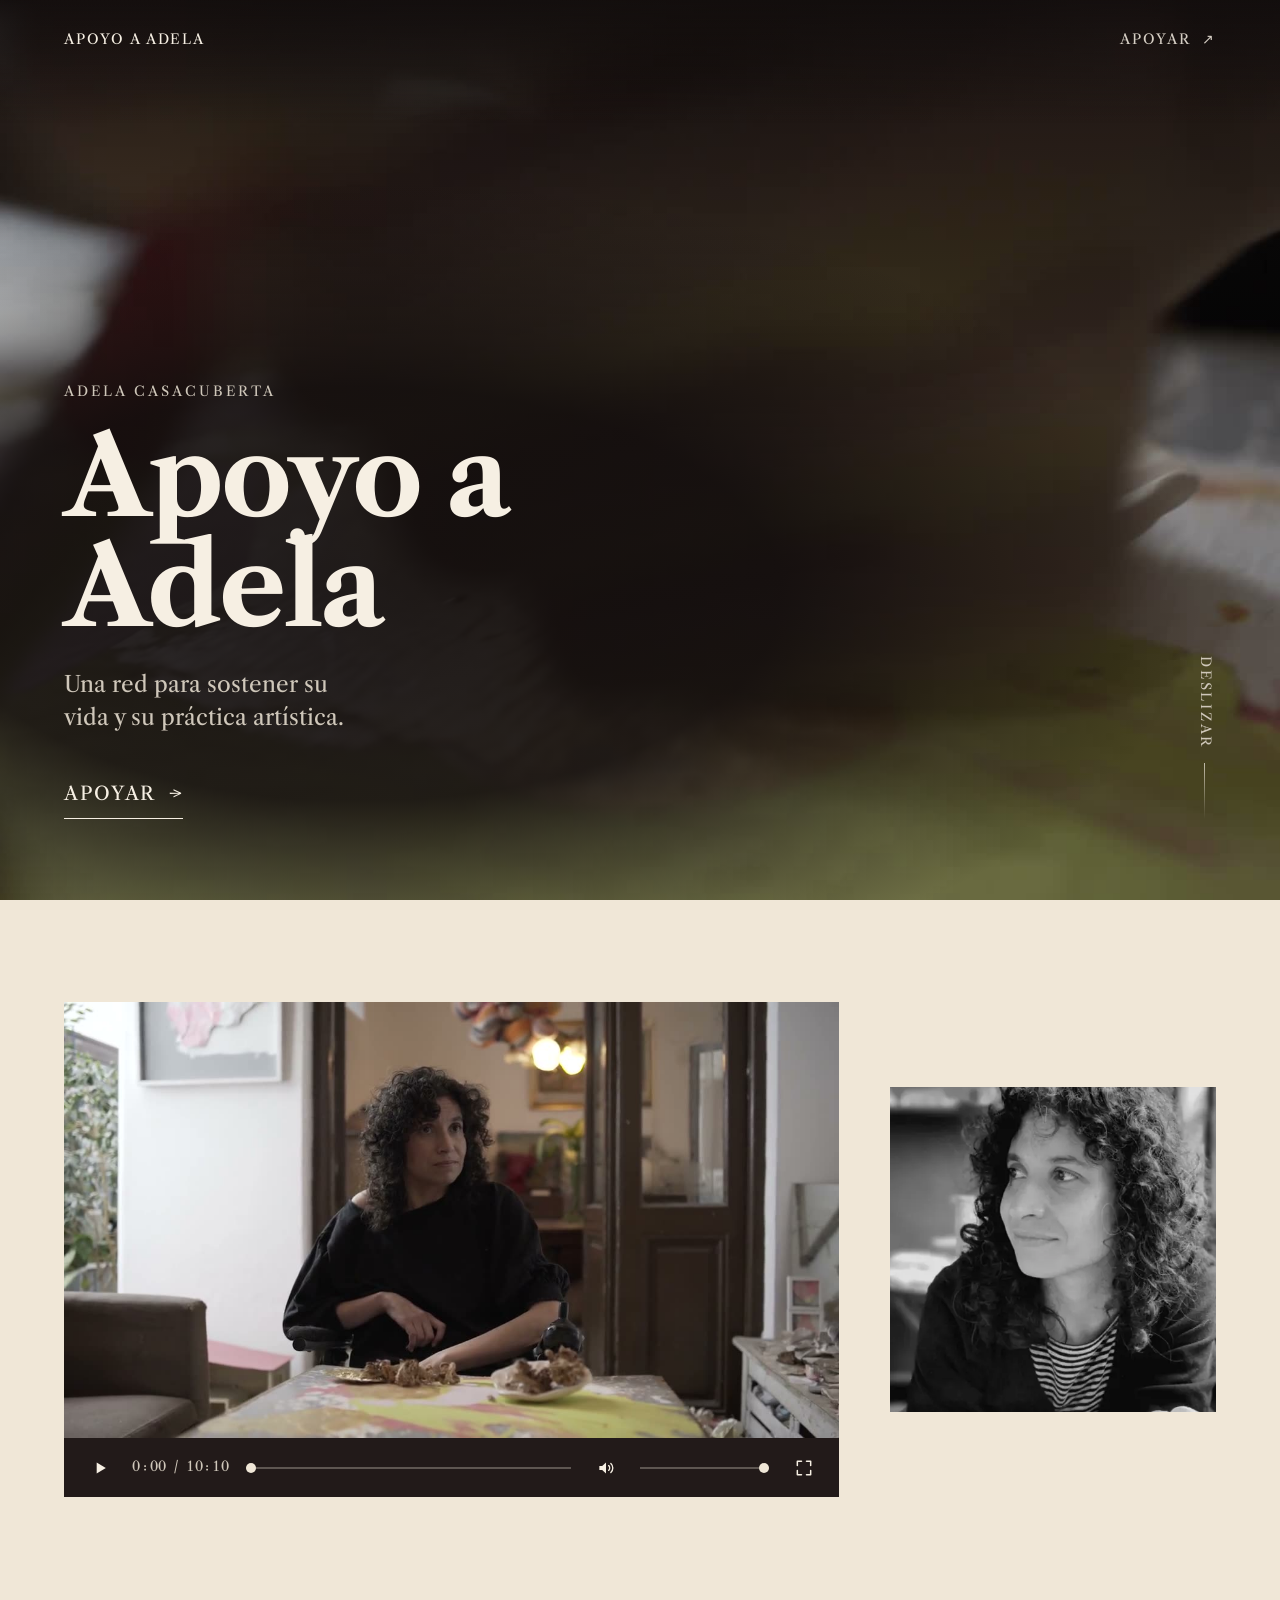
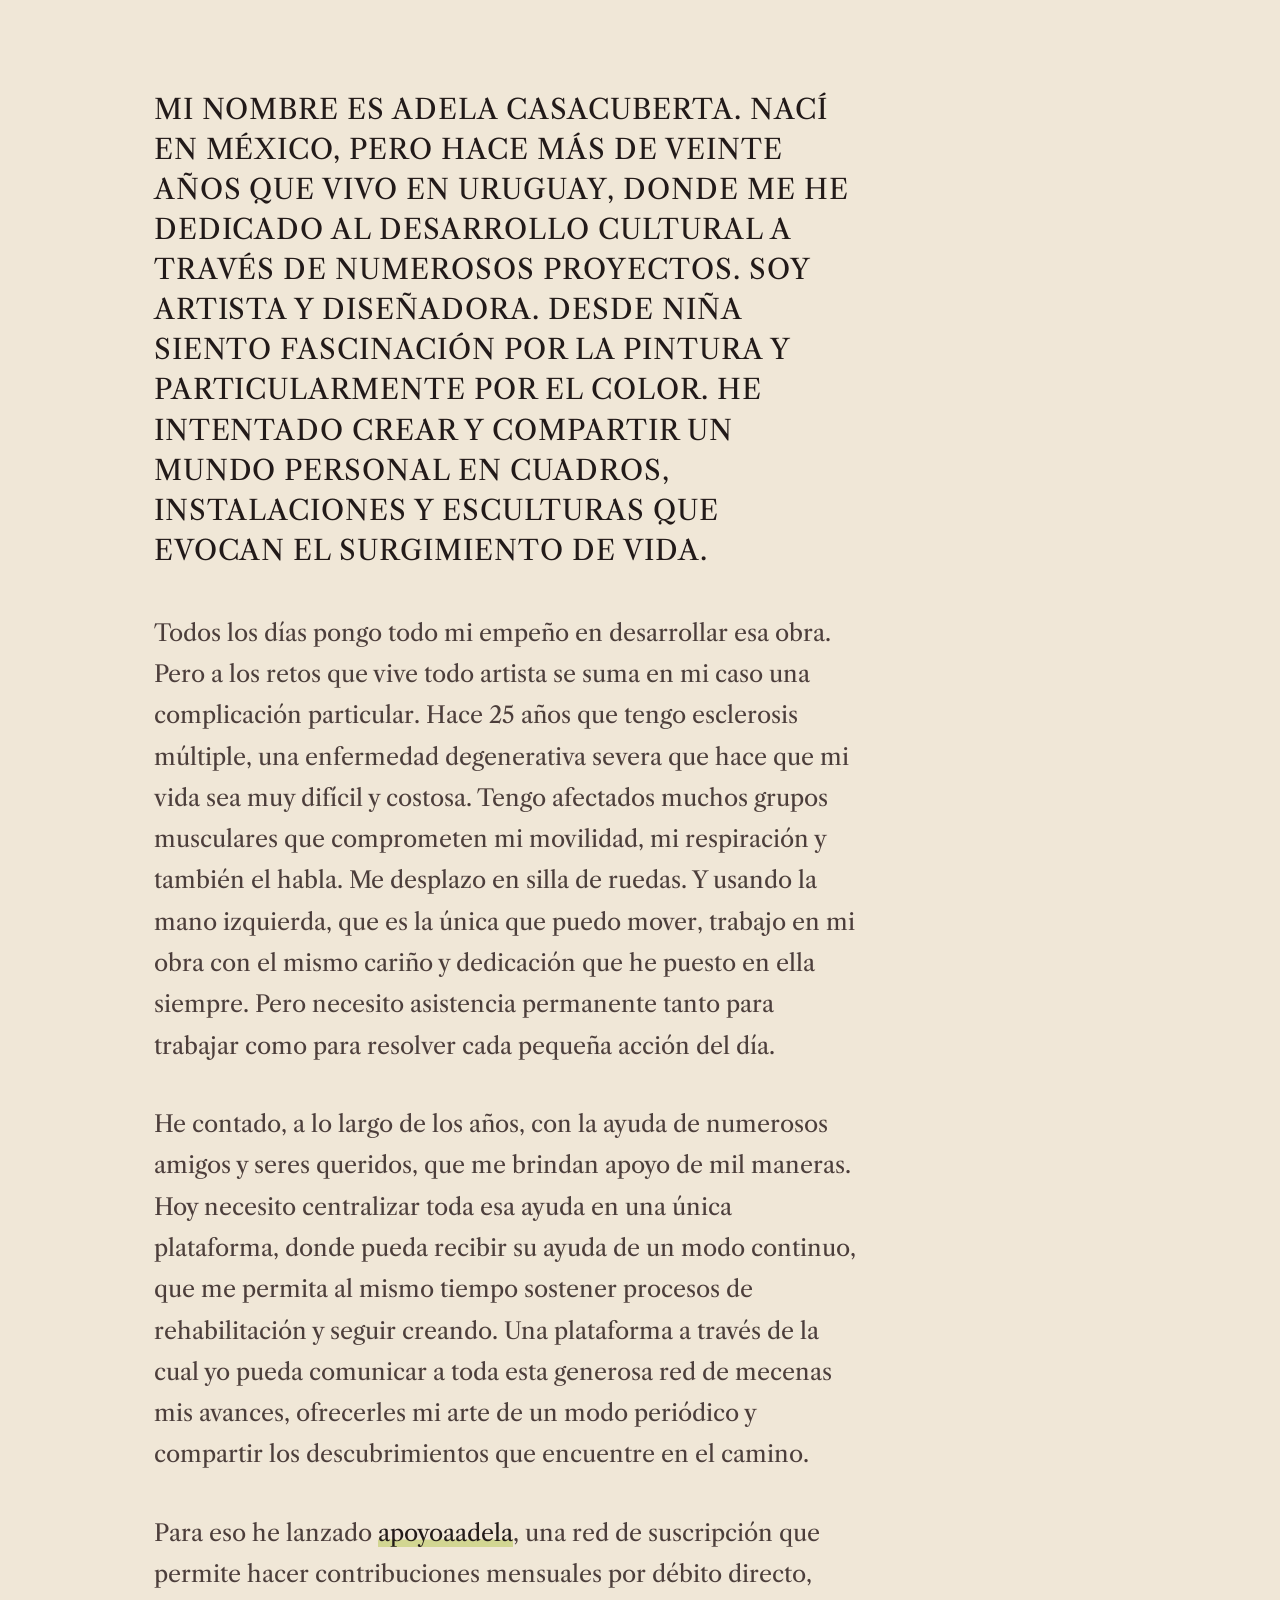
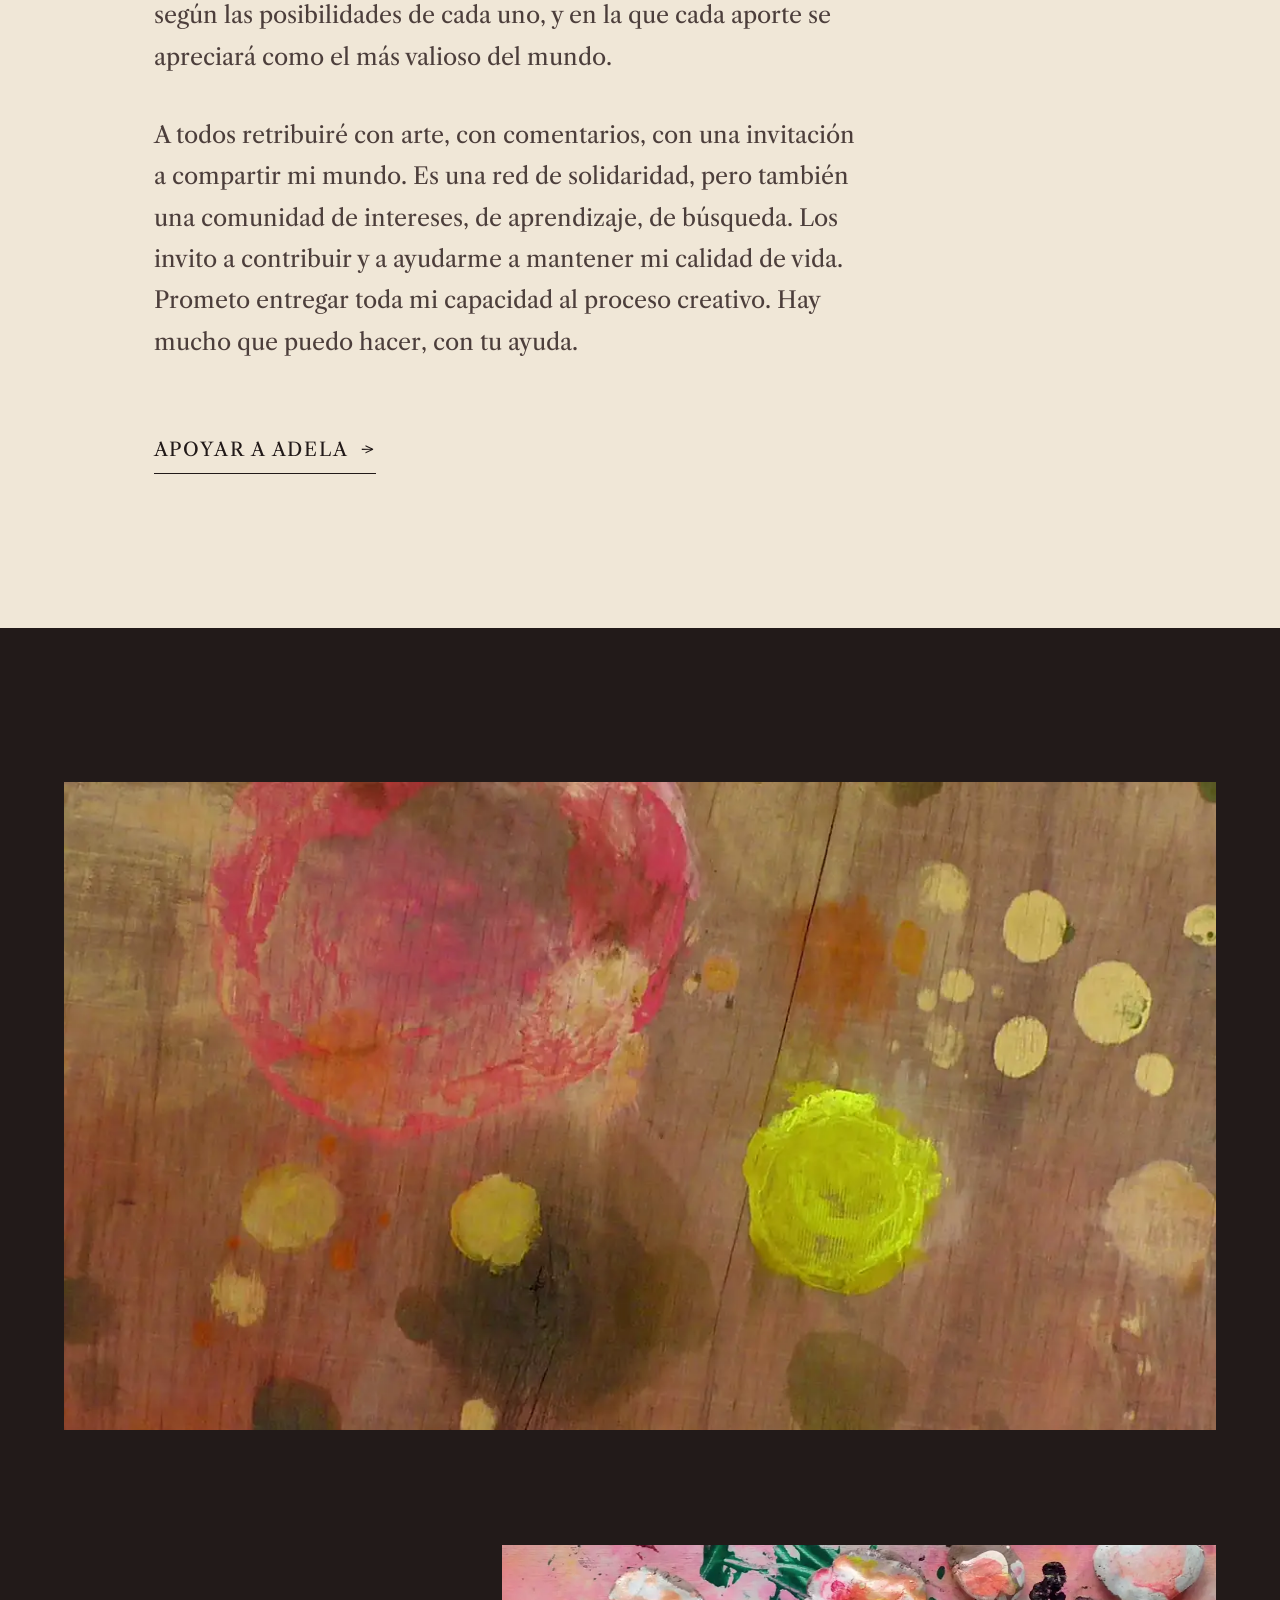
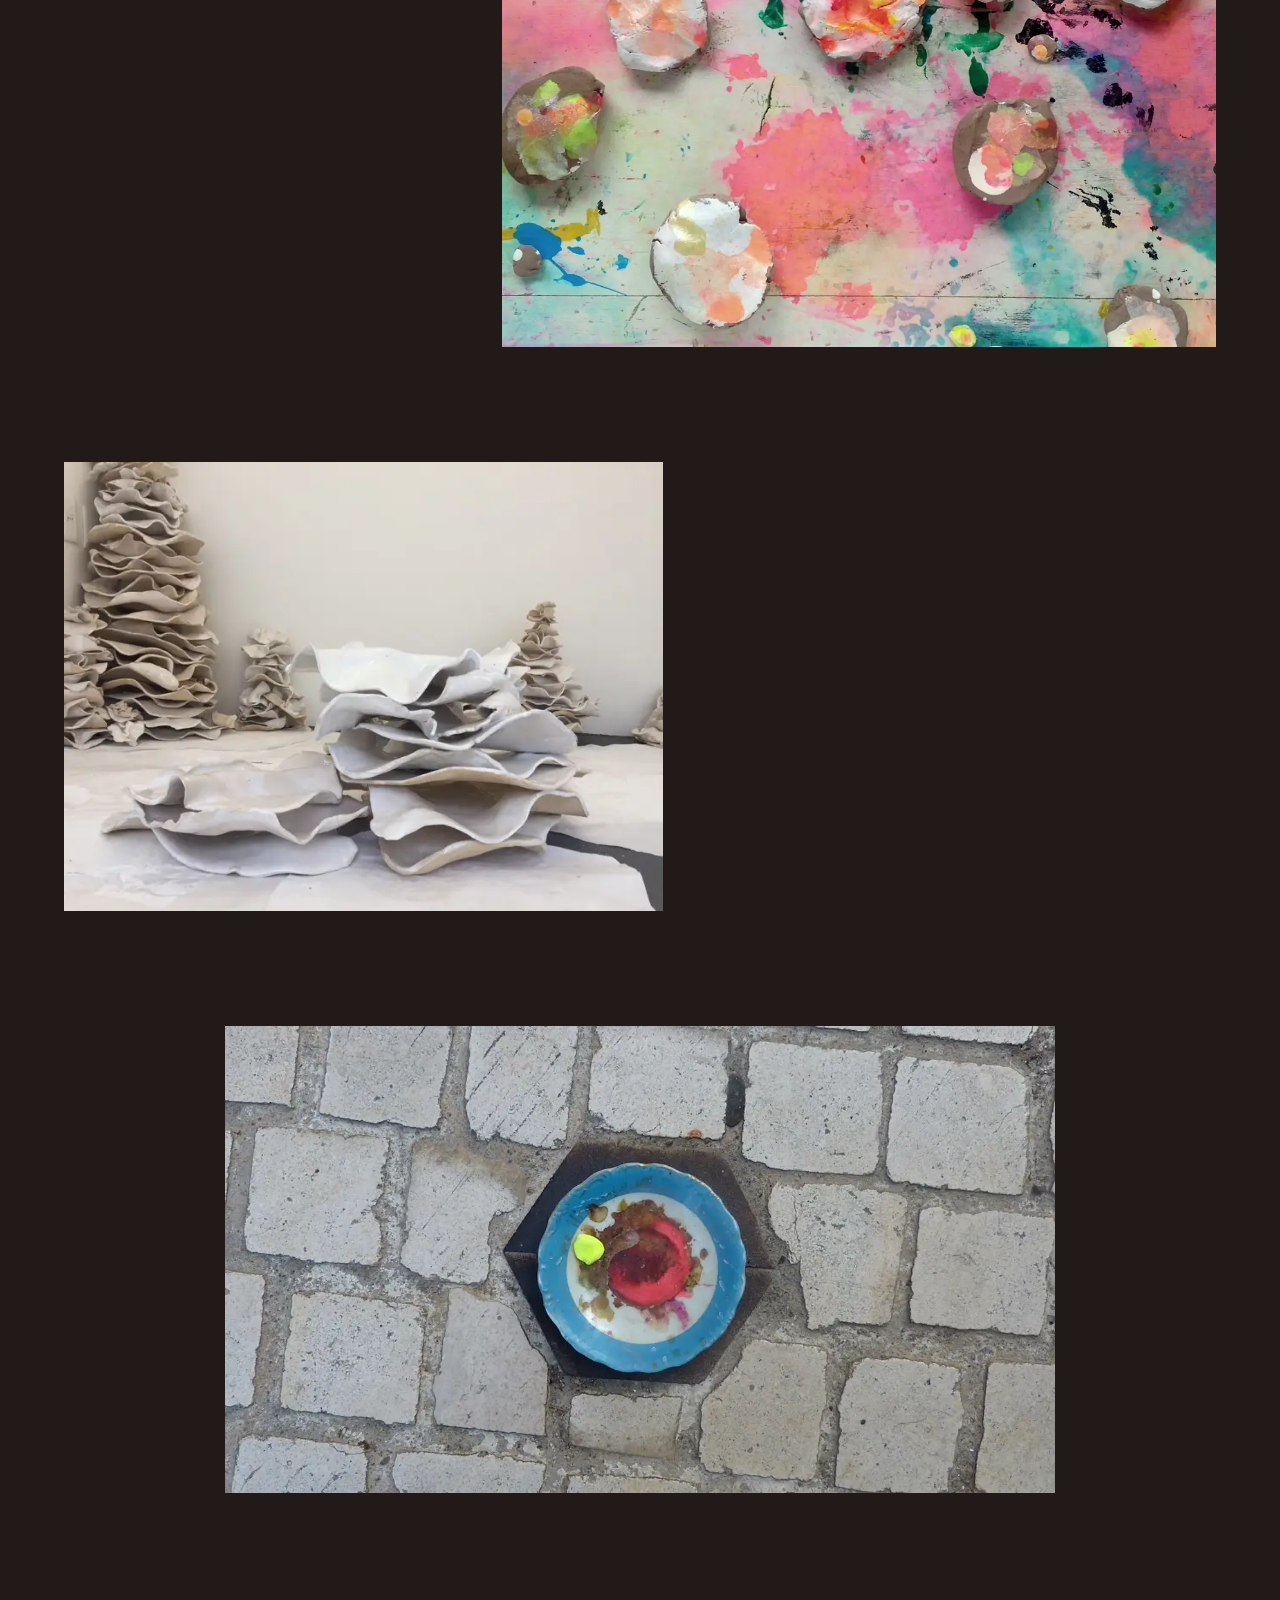
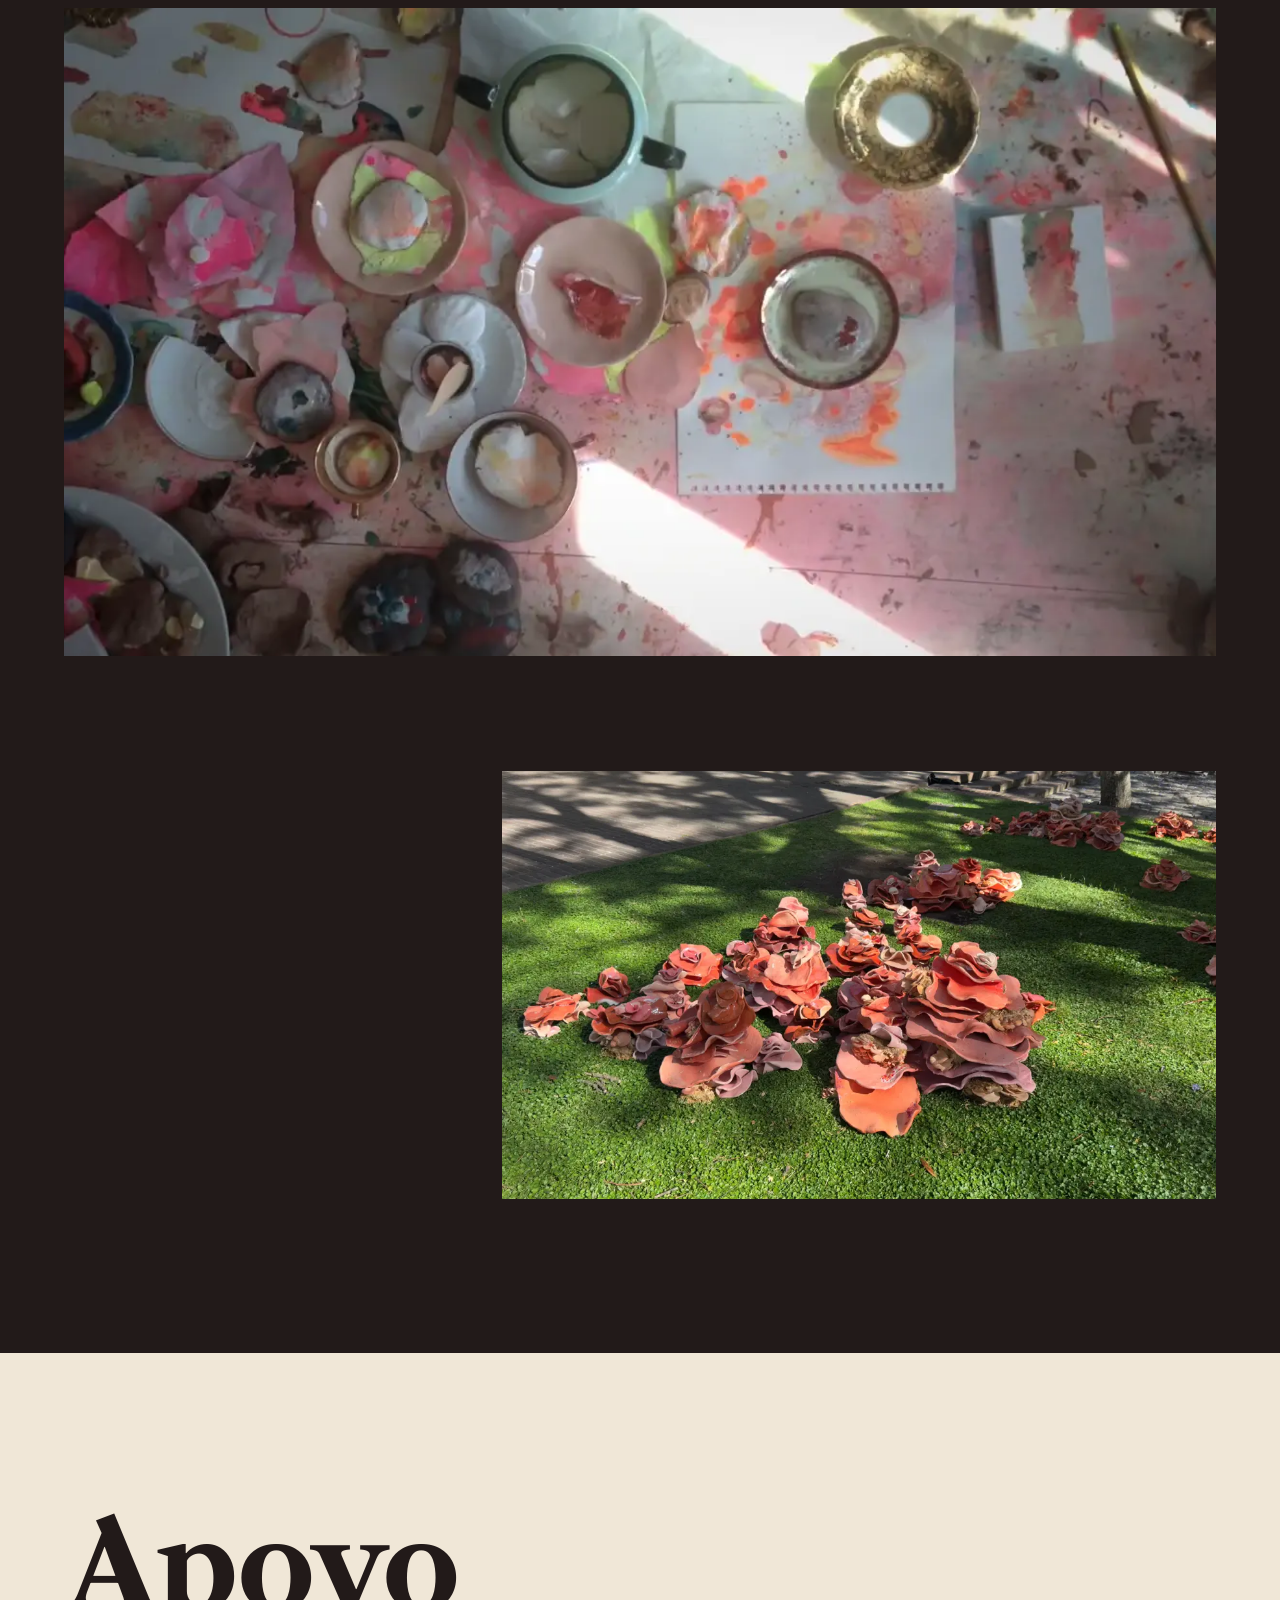
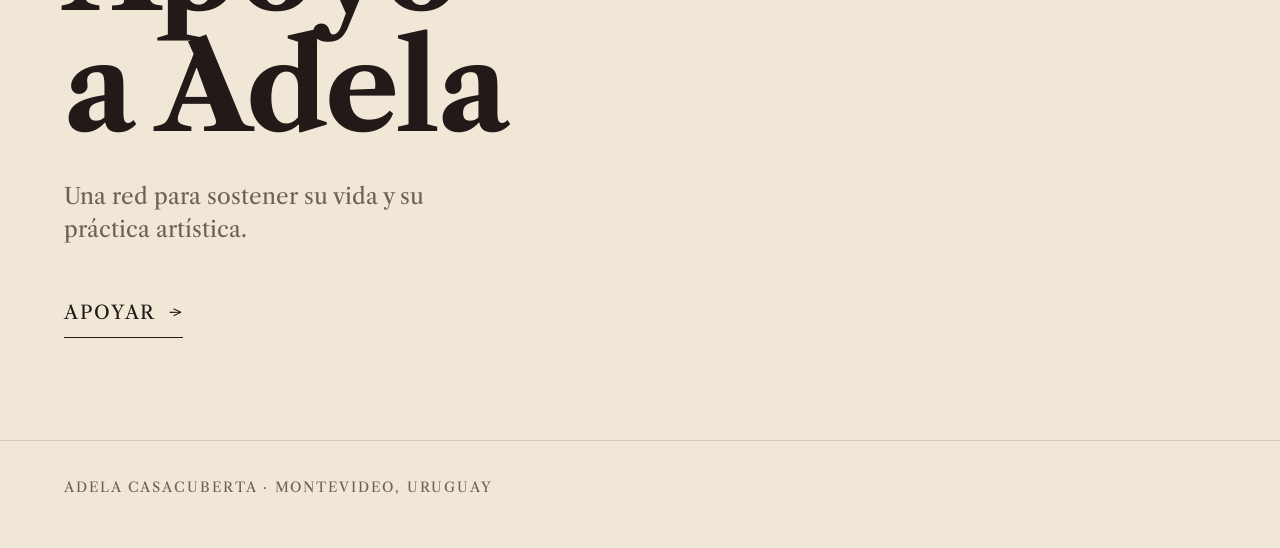
==== index.html @ ed8242ed "init publish publish" ====
<!DOCTYPE html>
<html lang="es">
<head>
<meta charset="utf-8">
<meta name="viewport" content="width=device-width, initial-scale=1, viewport-fit=cover">
<title>Apoyo a Adela — Adela Casacuberta</title>
<meta name="description" content="Apoya la vida y la práctica artística de Adela Casacuberta. Una red de contribuciones mensuales para sostener sus procesos de rehabilitación y continuar su obra.">
<meta name="author" content="Adela Casacuberta">
<meta name="theme-color" content="#F0E7D7">
<link rel="canonical" href="./">

<meta property="og:type" content="website">
<meta property="og:locale" content="es_UY">
<meta property="og:site_name" content="Apoyo a Adela">
<meta property="og:title" content="Apoyo a Adela — Adela Casacuberta">
<meta property="og:description" content="Apoya la vida y la práctica artística de Adela Casacuberta. Una red de contribuciones mensuales para sostener sus procesos de rehabilitación y continuar su obra.">
<meta property="og:image" content="assets/og/og.jpg">
<meta property="og:image:width" content="1200">
<meta property="og:image:height" content="630">
<meta property="og:image:alt" content="Detalle de una obra de Adela Casacuberta: círculo magenta y puntos amarillos sobre fondo marrón cálido.">
<meta name="twitter:card" content="summary_large_image">
<meta name="twitter:title" content="Apoyo a Adela — Adela Casacuberta">
<meta name="twitter:description" content="Apoya la vida y la práctica artística de Adela Casacuberta.">
<meta name="twitter:image" content="assets/og/og.jpg">

<link rel="preconnect" href="https://fonts.googleapis.com">
<link rel="preconnect" href="https://fonts.gstatic.com" crossorigin>
<link rel="stylesheet" href="https://fonts.googleapis.com/css2?family=Libre+Caslon+Text&display=swap">
<link rel="preload" href="assets/video/poster.jpg" as="image" fetchpriority="high">
<link rel="stylesheet" href="assets/css/styles.css">
<link rel="icon" href="assets/img/favicon.svg" type="image/svg+xml">
<script>document.documentElement.className += ' js';</script>
</head>
<body>

<a class="skip-link" href="#historia">Ir al contenido</a>

<header class="site-header" id="siteHeader">
  <div class="site-header__inner">
    <a class="site-header__brand" href="#top">Apoyo a Adela</a>
    <a class="site-header__cta" href="https://www.patreon.com/apoyoaAdela/about?l=de" target="_blank" rel="noopener noreferrer">
      Apoyar<span class="u-sr-only"> a Adela en Patreon (se abre en una pestaña nueva)</span> <span aria-hidden="true">↗</span>
    </a>
  </div>
</header>

<main id="top">

  <!-- ══ 01 · Apertura ══════════════════════════════════════════ -->
  <section class="hero" id="hero" aria-labelledby="heroTitle">
    <video
      class="hero__video"
      id="heroVideo"
      poster="assets/video/poster.jpg"
      autoplay
      muted
      loop
      playsinline
      preload="none"
      aria-hidden="true"
      tabindex="-1"></video>

    <div class="hero__scrim" aria-hidden="true"></div>

    <div class="hero__content">
      <p class="hero__eyebrow">Adela Casacuberta</p>
      <h1 class="hero__title" id="heroTitle">Apoyo a<br>Adela</h1>
      <p class="hero__tagline">Una red para sostener su vida y su práctica artística.</p>
      <a class="cta cta--hero" href="https://www.patreon.com/apoyoaAdela/about?l=de" target="_blank" rel="noopener noreferrer">
        <span class="cta__label">Apoyar<span class="u-sr-only"> a Adela en Patreon (se abre en una pestaña nueva)</span></span>
        <span class="cta__arrow" aria-hidden="true">→</span>
      </a>
    </div>

    <div class="hero__scroll" aria-hidden="true">
      <span class="hero__scroll-label">Deslizar</span>
      <span class="hero__scroll-line"></span>
    </div>
  </section>

  <!-- ══ 02 · El documental + retrato ══════════════════════════ -->
  <section class="film" id="pelicula" aria-labelledby="filmTitle">
    <h2 class="u-sr-only" id="filmTitle">El documental sobre Adela Casacuberta</h2>

    <div class="film__grid">
      <div class="film__player">
        <div class="player" data-player>
          <video
            class="player__video"
            id="filmVideo"
            poster="assets/video/documental-poster.jpg"
            preload="none"
            playsinline
            aria-describedby="filmDesc">
            <source src="assets/video/documental-720.mp4" type="video/mp4">
            <p class="player__fallback">
              Tu navegador no puede reproducir este video.
              <a href="assets/video/documental-720.mp4">Descárgalo aquí</a>.
            </p>
          </video>

          <p class="u-sr-only" id="filmDesc">
            Documento de 10 minutos sobre la vida y la obra de Adela
            Casacuberta, con sonido. Usa los controles para reproducir,
            ajustar el volumen o ver a pantalla completa.
          </p>

          <div class="player__bar">
            <button class="player__btn" type="button" data-action="play"
                    aria-label="Reproducir el documental">
              <svg class="player__icon player__icon--play" viewBox="0 0 24 24" aria-hidden="true" focusable="false">
                <path d="M8 5.5v13l11-6.5z"/>
              </svg>
              <svg class="player__icon player__icon--pause" viewBox="0 0 24 24" aria-hidden="true" focusable="false">
                <path d="M7.5 5h3.2v14H7.5zM13.3 5h3.2v14h-3.2z"/>
              </svg>
            </button>

            <span class="player__time" data-time aria-hidden="true">0:00 / 10:10</span>

            <label class="u-sr-only" for="filmSeek">Posición en el documental</label>
            <input class="player__seek" id="filmSeek" type="range"
                   min="0" max="100" step="0.1" value="0"
                   aria-label="Posición en el documental">

            <button class="player__btn" type="button" data-action="mute"
                    aria-label="Silenciar" aria-pressed="false">
              <svg class="player__icon player__icon--vol" viewBox="0 0 24 24" aria-hidden="true" focusable="false">
                <path d="M4 9.5h3.4L12 5.4v13.2L7.4 14.5H4z"/>
                <path class="player__wave" d="M15.2 9.1a4 4 0 0 1 0 5.8M17.8 6.5a7.6 7.6 0 0 1 0 11" fill="none" stroke="currentColor" stroke-width="1.6" stroke-linecap="round"/>
              </svg>
              <svg class="player__icon player__icon--muted" viewBox="0 0 24 24" aria-hidden="true" focusable="false">
                <path d="M4 9.5h3.4L12 5.4v13.2L7.4 14.5H4z"/>
                <path d="M15.5 9.5l5 5M20.5 9.5l-5 5" fill="none" stroke="currentColor" stroke-width="1.7" stroke-linecap="round"/>
              </svg>
            </button>

            <label class="u-sr-only" for="filmVolume">Volumen</label>
            <input class="player__vol" id="filmVolume" type="range"
                   min="0" max="1" step="0.05" value="1"
                   aria-label="Volumen">

            <button class="player__btn" type="button" data-action="fullscreen"
                    aria-label="Ver a pantalla completa">
              <svg class="player__icon player__icon--fs" viewBox="0 0 24 24" aria-hidden="true" focusable="false">
                <path d="M4 9V4h5M20 9V4h-5M4 15v5h5M20 15v5h-5" fill="none" stroke="currentColor" stroke-width="1.8" stroke-linecap="round" stroke-linejoin="round"/>
              </svg>
              <svg class="player__icon player__icon--fsexit" viewBox="0 0 24 24" aria-hidden="true" focusable="false">
                <path d="M9 4v5H4M15 4v5h5M9 20v-5H4M15 20v-5h5" fill="none" stroke="currentColor" stroke-width="1.8" stroke-linecap="round" stroke-linejoin="round"/>
              </svg>
            </button>
          </div>
        </div>
      </div>

      <figure class="film__portrait">
        <img
          src="assets/img/adela-retrato.jpg"
          srcset="assets/img/adela-retrato-500.webp 500w,
                  assets/img/adela-retrato-1000.webp 1000w,
                  assets/img/adela-retrato-1687.webp 1687w"
          sizes="(min-width: 900px) 30vw, 100vw"
          width="1687" height="1687"
          loading="lazy" decoding="async"
          alt="Retrato en blanco y negro de Adela Casacuberta en su taller.">
      </figure>
    </div>
  </section>

  <!-- ══ 03 · La historia ═══════════════════════════════════════ -->
  <section class="story" id="historia" aria-labelledby="historiaTitle">
    <div class="story__col">
      <h2 class="u-sr-only" id="historiaTitle">Su historia</h2>

      <div class="story__body">
        <p class="story__lead reveal">Mi nombre es Adela Casacuberta. Nací en México, pero hace más de veinte años que vivo en Uruguay, donde me he dedicado al desarrollo cultural a través de numerosos proyectos. Soy artista y diseñadora. Desde niña siento fascinación por la pintura y particularmente por el color. He intentado crear y compartir un mundo personal en cuadros, instalaciones y esculturas que evocan el surgimiento de vida.</p>

        <p class="reveal">Todos los días pongo todo mi empeño en desarrollar esa obra. Pero a los retos que vive todo artista se suma en mi caso una complicación particular. Hace 25 años que tengo esclerosis múltiple, una enfermedad degenerativa severa que hace que mi vida sea muy difícil y costosa. Tengo afectados muchos grupos musculares que comprometen mi movilidad, mi respiración y también el habla. Me desplazo en silla de ruedas. Y usando la mano izquierda, que es la única que puedo mover, trabajo en mi obra con el mismo cariño y dedicación que he puesto en ella siempre. Pero necesito asistencia permanente tanto para trabajar como para resolver cada pequeña acción del día.</p>

        <p class="reveal">He contado, a lo largo de los años, con la ayuda de numerosos amigos y seres queridos, que me brindan apoyo de mil maneras. Hoy necesito centralizar toda esa ayuda en una única plataforma, donde pueda recibir su ayuda de un modo continuo, que me permita al mismo tiempo sostener procesos de rehabilitación y seguir creando. Una plataforma a través de la cual yo pueda comunicar a toda esta generosa red de mecenas mis avances, ofrecerles mi arte de un modo periódico y compartir los descubrimientos que encuentre en el camino.</p>

        <p class="reveal">Para eso he lanzado <span class="story__wordmark">apoyoaadela</span>, una red de suscripción que permite hacer contribuciones mensuales por débito directo, según las posibilidades de cada uno, y en la que cada aporte se apreciará como el más valioso del mundo.</p>

        <p class="reveal">A todos retribuiré con arte, con comentarios, con una invitación a compartir mi mundo. Es una red de solidaridad, pero también una comunidad de intereses, de aprendizaje, de búsqueda. Los invito a contribuir y a ayudarme a mantener mi calidad de vida. Prometo entregar toda mi capacidad al proceso creativo. Hay mucho que puedo hacer, con tu ayuda.</p>
      </div>

      <a class="cta cta--story reveal" href="https://www.patreon.com/apoyoaAdela/about?l=de" target="_blank" rel="noopener noreferrer">
        <span class="cta__label">Apoyar a Adela<span class="u-sr-only"> en Patreon (se abre en una pestaña nueva)</span></span>
        <span class="cta__arrow" aria-hidden="true">→</span>
      </a>
    </div>
  </section>

  <!-- ══ 04 · La obra ═══════════════════════════════════════════ -->
  <section class="work" id="obra" aria-labelledby="obraTitle">
    <div class="work__inner">
      <h2 class="u-sr-only" id="obraTitle">La obra</h2>

      <figure class="work__item work__item--full reveal">
        <img
          src="assets/img/obra-01.jpg"
          srcset="assets/img/obra-01-700.webp 700w,
                  assets/img/obra-01-1200.webp 1200w,
                  assets/img/obra-01-1800.webp 1800w"
          sizes="(min-width: 900px) calc(100vw - 11rem), calc(100vw - 2.5rem)"
          width="1800" height="1013"
          loading="lazy" decoding="async"
          alt="Detalle de una obra de Adela Casacuberta: un círculo magenta y puntos amarillos sobre un fondo marrón cálido.">
      </figure>

      <figure class="work__item work__item--right reveal">
        <img
          src="assets/img/obra-02.jpg"
          srcset="assets/img/obra-02-700.webp 700w,
                  assets/img/obra-02-1200.webp 1200w,
                  assets/img/obra-02-1800.webp 1800w"
          sizes="(min-width: 900px) 62vw, calc(100vw - 2.5rem)"
          width="1800" height="1013"
          loading="lazy" decoding="async"
          alt="Obra de Adela Casacuberta: formas escultóricas rosadas sobre un fondo verde y coral.">
      </figure>

      <figure class="work__item work__item--left reveal">
        <img
          src="assets/img/obra-03.jpg"
          srcset="assets/img/obra-03-500.webp 500w,
                  assets/img/obra-03-700.webp 700w,
                  assets/img/obra-03-922.webp 922w"
          sizes="(min-width: 900px) 52vw, calc(100vw - 2.5rem)"
          width="922" height="692"
          loading="lazy" decoding="async"
          alt="Obra de Adela Casacuberta: floraciones blancas de papel, apiladas y desplegadas en el taller.">
      </figure>

      <figure class="work__item work__item--mid reveal">
        <img
          src="assets/img/obra-04.jpg"
          srcset="assets/img/obra-04-700.webp 700w,
                  assets/img/obra-04-1200.webp 1200w,
                  assets/img/obra-04-1800.webp 1800w"
          sizes="(min-width: 900px) 72vw, calc(100vw - 2.5rem)"
          width="1800" height="1013"
          loading="lazy" decoding="async"
          alt="Obra de Adela Casacuberta: pieza circular de fondo azul y rojo montada sobre un muro de ladrillo.">
      </figure>

      <figure class="work__item work__item--full reveal">
        <img
          src="assets/img/obra-05.jpg"
          srcset="assets/img/obra-05-700.webp 700w,
                  assets/img/obra-05-1200.webp 1200w,
                  assets/img/obra-05-1800.webp 1800w"
          sizes="(min-width: 900px) calc(100vw - 11rem), calc(100vw - 2.5rem)"
          width="1800" height="1013"
          loading="lazy" decoding="async"
          alt="Obra de Adela Casacuberta: conjunto de piezas circulares en tonos rosa, verde y azul sobre una mesa.">
      </figure>

      <figure class="work__item work__item--right reveal">
        <img
          src="assets/img/obra-06.jpg"
          srcset="assets/img/obra-06-700.webp 700w,
                  assets/img/obra-06-1100.webp 1100w,
                  assets/img/obra-06-1348.webp 1348w"
          sizes="(min-width: 900px) 62vw, calc(100vw - 2.5rem)"
          width="1348" height="808"
          loading="lazy" decoding="async"
          alt="Obra de Adela Casacuberta: floraciones rosadas de papelinstaladas sobre el césped.">
      </figure>
    </div>
  </section>

  <!-- ══ 05 · Cierre ════════════════════════════════════════════ -->
  <section class="outro" id="apoyar" aria-labelledby="outroTitle">
    <div class="outro__inner">
      <h2 class="outro__title" id="outroTitle">Apoyo a Adela</h2>
      <p class="outro__tagline">Una red para sostener su vida y su práctica artística.</p>
      <a class="cta cta--outro reveal" href="https://www.patreon.com/apoyoaAdela/about?l=de" target="_blank" rel="noopener noreferrer">
        <span class="cta__label">Apoyar<span class="u-sr-only"> a Adela en Patreon (se abre en una pestaña nueva)</span></span>
        <span class="cta__arrow" aria-hidden="true">→</span>
      </a>
    </div>
  </section>

</main>

<footer class="site-footer">
  <div class="site-footer__inner">
    <p>Adela Casacuberta · Montevideo, Uruguay</p>
  </div>
</footer>

<a class="to-top" href="#top" data-to-top hidden>
  <span class="to-top__label">Regresar al inicio</span>
  <span class="to-top__arrow" aria-hidden="true">↑</span>
</a>

<script src="assets/js/main.js" defer></script>
</body>
</html>
---- assets/css/styles.css ----
/* =============================================================
   Apoyo a Adela — hoja de estilos única
   Paleta extraída de la obra de Adela Casacuberta
   ============================================================= */

/* ---------- 1 · Reset --------------------------------------- */

*, *::before, *::after { box-sizing: border-box; }

html {
  -webkit-text-size-adjust: 100%;
  scroll-behavior: smooth;
}

body {
  margin: 0;
  overflow-x: hidden;
  background: var(--bone);
  color: var(--ink);
  font-family: var(--font);
  font-size: 100%;
  line-height: 1.65;
  /* Caslon no tiene bold: seSynthesis lo impede para que el
     navegador no invente uno falso. */
  font-synthesis-weight: none;
  -webkit-font-smoothing: antialiased;
  -moz-osx-font-smoothing: grayscale;
  text-rendering: optimizeLegibility;
}

h1, h2, h3, p, figure { margin: 0; }
img, video { display: block; max-width: 100%; }
img { height: auto; }
a { color: inherit; text-decoration: none; }
button { font: inherit; color: inherit; }

@media (prefers-reduced-motion: reduce) {
  html { scroll-behavior: auto; }
}

/* ---------- 2 · Tokens -------------------------------------- */

:root {
  /* Neutros — el fondo y el texto */
  --bone:       #F0E7D7;   /* blanco cálido / hueso            */
  --bone-2:     #E7DAC4;
  --ink:        #221A19;   /* marrón-negro profundo           */
  --ink-2:      #4C3E3B;
  --ink-3:      #6E5F58;   /* 4.9:1 sobre hueso               */

  /* Acentos — uso selectivo, uno por sección */
  --magenta:    #D8396E;   /* fuchsia / rosa de la pintura    */
  --green:      #A8BE33;   /* verde luminoso                  */
  --coral:      #D9834F;   /* naranja cálido                  */
  --violet:     #6C5573;   /* violeta apagado                 */

  /* Sobre video — opacos para alcanzar AA sobre el fondo en movimiento */
  --on-dark:    #F6EFE3;
  --on-dark-2:  #CFC7BA;   /* 4.6:1 con el velo aplicado */

  /* Libre Caslon Text, de Google Fonts. Solo tiene un peso (400):
     la jerarquía sale del cuerpo, del interlineado y del espaciado,
     nunca de un bold. */
  --font: 'Libre Caslon Text', 'Libre Caslon Display', Georgia,
          'Times New Roman', serif;

  /* Escala tipográfica.
     Libre Caslon solo tiene un peso (400): la jerarquía sale del
     cuerpo, del interlineado y del espaciado, nunca de un bold. */
  --t-brand:  clamp(0.78rem, 0.75rem + 0.15vw, 0.88rem);
  --t-micro:  clamp(0.78rem, 0.75rem + 0.16vw, 0.86rem);
  --t-cta:    clamp(1rem, 0.94rem + 0.3vw, 1.2rem);
  --t-body:   clamp(1.16rem, 1.05rem + 0.55vw, 1.45rem);
  --t-lead:   clamp(1.4rem, 1.15rem + 1.15vw, 2.1rem);
  --t-tag:    clamp(1.1rem, 1rem + 0.5vw, 1.5rem);
  --t-h1:     clamp(3.1rem, 1.3rem + 8vw, 7rem);
  --t-outro:  clamp(2.7rem, 1rem + 8.4vw, 8.4rem);

  /* Ritmo */
  --gutter:   clamp(1.25rem, 5vw, 5.5rem);
  --section:  clamp(6rem, 12vw, 13rem);
  --measure:  44rem;   /* ~700px */

  /* Movimiento */
  --ease: cubic-bezier(0.22, 1, 0.36, 1);
  --dur: 0.85s;
}

/* ---------- 3 · Tipografía --------------------------------- */

.u-sr-only {
  position: absolute;
  width: 1px; height: 1px;
  padding: 0; margin: -1px;
  overflow: hidden;
  clip-path: inset(50%);
  white-space: nowrap;
  border: 0;
}

.skip-link {
  position: absolute;
  top: 0; left: 50%;
  transform: translate(-50%, -120%);
  z-index: 100;
  padding: 0.9rem 1.4rem;
  background: var(--ink);
  color: var(--bone);
  font-size: var(--t-micro);
  letter-spacing: 0.08em;
  text-transform: uppercase;
  transition: transform 0.25s var(--ease);
}
.skip-link:focus { transform: translate(-50%, 0); }

:where(a, button, [tabindex]):focus-visible {
  outline: 2px solid var(--magenta);
  outline-offset: 4px;
  border-radius: 1px;
}
.hero :where(a):focus-visible,
.site-header:not(.is-solid) :where(a):focus-visible { outline-color: var(--green); }

/* ---------- 4 · Cabecera ------------------------------------ */

.site-header {
  position: fixed;
  inset: 0 0 auto 0;
  z-index: 50;
  color: var(--on-dark);
  transition: color 0.5s var(--ease), background-color 0.5s var(--ease),
              box-shadow 0.5s var(--ease);
}
/* Velo degradado que garantiza la legibilidad del texto sobre
   secciones oscuras y sobre obras de mucho claridad. */
.site-header::before {
  content: '';
  position: absolute;
  inset: 0 0 auto 0;
  height: calc(100% + 2.75rem);
  background: linear-gradient(to bottom,
    rgba(16, 12, 12, 0.66) 0%,
    rgba(16, 12, 12, 0.34) 48%,
    rgba(16, 12, 12, 0) 100%);
  opacity: 1;
  pointer-events: none;
  transition: opacity 0.5s var(--ease);
}
.site-header.is-solid::before { opacity: 0; }

.site-header__inner {
  position: relative;
  display: flex;
  align-items: center;
  justify-content: space-between;
  gap: 1rem;
  padding: clamp(1rem, 2.2vw, 1.75rem) var(--gutter);
}
.site-header__brand,
.site-header__cta {
  font-size: var(--t-brand);
  letter-spacing: 0.14em;
  text-transform: uppercase;
  white-space: nowrap;
}
.site-header__cta {
  display: inline-flex;
  align-items: center;
  gap: 0.4em;
  opacity: 0.85;
  transition: opacity 0.3s var(--ease);
}
.site-header__cta:hover { opacity: 1; }

.site-header.is-solid {
  color: var(--ink);
  background: rgba(240, 231, 215, 0.82);
  box-shadow: 0 1px 0 rgba(34, 26, 25, 0.1);
}
@supports (backdrop-filter: blur(1px)) {
  .site-header.is-solid { background: rgba(240, 231, 215, 0.62); backdrop-filter: blur(14px); }
}
.site-header.is-solid :where(a):focus-visible { outline-color: var(--magenta); }

/* ---------- 5 · CTA ----------------------------------------- */

.cta {
  display: inline-flex;
  align-items: baseline;
  gap: 0.65em;
  padding-bottom: 0.5em;
  font-size: var(--t-cta);
  letter-spacing: 0.1em;
  text-transform: uppercase;
  /* Subrayado fino que crece — nada de píldoras ni sombras */
  background-image: linear-gradient(currentColor, currentColor);
  background-repeat: no-repeat;
  background-position: 0 100%;
  background-size: 100% 1px;
  transition: background-size 0.5s var(--ease), color 0.35s var(--ease);
}
.cta:hover { background-size: 100% 2px; }
.cta__arrow {
  display: inline-block;
  transition: transform 0.45s var(--ease);
}
.cta:hover .cta__arrow { transform: translateX(0.4em); }
.cta:active .cta__arrow { transform: translateX(0.2em); }

.cta--hero  { color: var(--on-dark); }
.cta--hero:hover  { color: var(--green); }
.cta--story { color: var(--ink); }
.cta--story:hover { color: var(--magenta); }
.cta--outro { color: var(--ink); }
.cta--outro:hover { color: var(--magenta); }

/* ---------- 6 · Apertura ------------------------------------ */

.hero {
  position: relative;
  min-height: 100vh;
  min-height: 100svh;
  display: flex;
  align-items: flex-end;
  overflow: hidden;
  background: var(--ink);
  isolation: isolate;
}
.hero__video,
.hero__scrim {
  position: absolute;
  inset: 0;
  width: 100%;
  height: 100%;
}
.hero__video {
  object-fit: cover;
  object-position: 50% 50%;
  z-index: -2;
}
/* Velo localizado: oscurece solo detrás del bloque de texto y
   deja el resto de la obra intacto. El centro esta calculado para
   cubrir el bloque real (y 42%..91% de alto, x 5%..42% de ancho).
   Medido sobre los fotogramas mas claros del loop. */
.hero__scrim {
  z-index: -1;
  background:
    radial-gradient(66% 46% at 28% 66%,
      rgba(18, 13, 13, 0.93) 0%,
      rgba(18, 13, 13, 0.88) 50%,
      rgba(18, 13, 13, 0) 100%),
    linear-gradient(to bottom,
      rgba(18, 13, 13, 0.72) 0%,
      rgba(18, 13, 13, 0) 38%);
}

.hero__content {
  position: relative;
  width: 100%;
  padding: 0 var(--gutter) clamp(3.5rem, 9vh, 6.5rem);
  padding-bottom: calc(clamp(3.5rem, 9vh, 6.5rem) + env(safe-area-inset-bottom, 0px));
  color: var(--on-dark);
}
.hero__eyebrow {
  font-size: var(--t-micro);
  letter-spacing: 0.22em;
  text-transform: uppercase;
  color: var(--on-dark-2);
  margin-bottom: clamp(0.9rem, 2vh, 1.5rem);
}
.hero__title {
  font-family: var(--font);
  font-size: var(--t-h1);
  line-height: 0.98;
  letter-spacing: -0.022em;
  margin-bottom: clamp(1.25rem, 3vh, 2rem);
  text-wrap: balance;
}
.hero__tagline {
  font-size: var(--t-tag);
  line-height: 1.45;
  max-width: 22ch;
  color: var(--on-dark-2);
  margin-bottom: clamp(2rem, 5vh, 3rem);
}

/* El bloque de apertura se muestra de inmediato. Una entrada
   animada retrasaria el LCP hasta 1.4 s y el video ya aporta
   el movimiento; no hay nada que ganar aqui. */
.hero__scroll {
  position: absolute;
  right: var(--gutter);
  bottom: clamp(3.5rem, 9vh, 6.5rem);
  display: none;
  flex-direction: column;
  align-items: center;
  gap: 0.9rem;
  color: var(--on-dark-2);
}
.hero__scroll-label {
  font-size: var(--t-micro);
  letter-spacing: 0.2em;
  text-transform: uppercase;
  writing-mode: vertical-rl;
}
.hero__scroll-line {
  width: 1px;
  height: 56px;
  background: linear-gradient(to bottom, rgba(246, 239, 227, 0.7), rgba(246, 239, 227, 0));
  transform-origin: top;
  animation: drift 2.6s var(--ease) infinite;
}
@keyframes drift {
  0%, 100% { transform: scaleY(0.35); opacity: 0.4; }
  50%      { transform: scaleY(1);    opacity: 1; }
}

/* ---------- 7 · El documental + retrato -------------------- */

.film {
  background: var(--bone);
  /* Padding inferior corto: la historia ya aporta su propio --section
     arriba y los dos juntos dejaban un hueco muerto enorme. */
  padding: clamp(3.5rem, 8vw, 7rem) 0 clamp(1.5rem, 3vw, 2.5rem);
}
.film__grid {
  display: grid;
  gap: clamp(2rem, 4vw, 3.5rem);
  align-items: start;
  padding-inline: var(--gutter);
}
@media (min-width: 900px) {
  .film__grid {
    grid-template-columns: minmax(0, 1fr) minmax(0, 0.42fr);
    align-items: center;
  }
}

.film__player { min-width: 0; }
.film__portrait { margin: 0; min-width: 0; }
.film__portrait img {
  width: 100%;
  height: auto;
  aspect-ratio: 1 / 1;
  object-fit: cover;
}

/* ---------- 7b · Reproductor -------------------------------- */

.player {
  position: relative;
  background: var(--ink);
  overflow: hidden;
}
.player__video {
  display: block;
  width: 100%;
  aspect-ratio: 16 / 9;
  object-fit: cover;
  background: var(--ink);
}
.player__fallback {
  padding: 2rem;
  color: var(--bone);
  font-size: var(--t-body);
}
.player__fallback a { text-decoration: underline; }

.player__bar {
  display: flex;
  align-items: center;
  gap: clamp(0.5rem, 1.2vw, 0.9rem);
  padding: 0.7rem clamp(0.7rem, 1.6vw, 1.1rem);
  background: var(--ink);
  color: var(--on-dark);
}
.player__btn {
  flex: 0 0 auto;
  display: grid;
  place-items: center;
  width: 2.25rem;
  height: 2.25rem;
  padding: 0;
  border: 0;
  border-radius: 0;
  background: none;
  color: inherit;
  cursor: pointer;
  transition: color 0.25s var(--ease), opacity 0.25s var(--ease);
}
.player__btn:hover { color: var(--green); }
.player__icon {
  width: 20px;
  height: 20px;
  fill: currentColor;
}

/* Un solo icono visible a la vez según el estado */
.player__icon--pause,
.player__icon--muted,
.player__icon--fsexit { display: none; }
.player.is-playing .player__icon--play { display: none; }
.player.is-playing .player__icon--pause { display: block; }
.player.is-muted .player__icon--vol { display: none; }
.player.is-muted .player__icon--muted { display: block; }
.player.is-fullscreen .player__icon--fs { display: none; }
.player.is-fullscreen .player__icon--fsexit { display: block; }

.player__time {
  flex: 0 0 auto;
  font-size: var(--t-micro);
  letter-spacing: 0.06em;
  color: var(--on-dark-2);
  font-variant-numeric: tabular-nums;
  white-space: nowrap;
}

/* Rangos: sin apariencia nativa, dibujados con la paleta */
.player__seek,
.player__vol {
  -webkit-appearance: none;
  appearance: none;
  height: 20px;
  background: none;
  cursor: pointer;
}
.player__seek { flex: 1 1 auto; min-width: 3rem; }
.player__vol { flex: 0 0 4.5rem; }
.player__seek::-webkit-slider-runnable-track,
.player__vol::-webkit-slider-runnable-track {
  height: 2px;
  background: rgba(246, 239, 227, 0.28);
}
.player__seek::-moz-range-track,
.player__vol::-moz-range-track {
  height: 2px;
  background: rgba(246, 239, 227, 0.28);
}
.player__seek::-webkit-slider-thumb,
.player__vol::-webkit-slider-thumb {
  -webkit-appearance: none;
  appearance: none;
  width: 10px;
  height: 10px;
  margin-top: -4px;
  border: 0;
  border-radius: 50%;
  background: var(--bone);
}
.player__seek::-moz-range-thumb,
.player__vol::-moz-range-thumb {
  width: 10px;
  height: 10px;
  border: 0;
  border-radius: 50%;
  background: var(--bone);
}
.player__seek:hover::-webkit-slider-thumb,
.player__vol:hover::-webkit-slider-thumb { background: var(--green); }
.player__seek:hover::-moz-range-thumb,
.player__vol:hover::-moz-range-thumb { background: var(--green); }
.player__seek:focus-visible,
.player__vol:focus-visible { outline: 2px solid var(--green); outline-offset: 2px; }

/* El progreso se pinta sobre la pista con un degradado */
.player__seek {
  background-image: linear-gradient(var(--green), var(--green));
  background-repeat: no-repeat;
  background-position: 0 50%;
  background-size: 0% 2px;
}

@media (max-width: 560px) {
  .player__time { display: none; }
  .player__vol { display: none; }
}

/* ---------- 8 · La historia --------------------------------- */

.story {
  background: var(--bone);
  padding: var(--section) 0;
}
.story__col {
  /* Sin width:100% — combinado con margin-inline desborda el viewport.
     width:auto + max-width deja la columna alineada a la izquierda. */
  max-width: var(--measure);
  margin-inline: clamp(var(--gutter), 12vw, 14rem);
}
.story__body { color: var(--ink-2); }
.story__body p + p { margin-top: 1.6em; }

/* Entradilla en mayusculas. Las versales necesitan aire, asi que el
   tracking se abre y el interlineado se afloja un poco.
   En movil se queda al tamano del cuerpo: las mayusculas ya distinguen
   el parrafo, y a tamano grande el bloque se comia la pantalla. */
.story__lead {
  font-size: 1.15rem;
  line-height: 1.44;
  letter-spacing: 0.02em;
  text-transform: uppercase;
  color: var(--ink);
  margin-bottom: 1.5em;
  text-wrap: pretty;
}
@media (min-width: 700px) {
  .story__lead {
    font-size: clamp(1.35rem, 1.1rem + 0.8vw, 1.85rem);
    letter-spacing: 0.035em;
  }
}
.story__body p:not(.story__lead) {
  font-size: var(--t-body);
  line-height: 1.78;
}

/* La única palabra que pide acento: el nombre de la red */
.story__wordmark {
  color: var(--ink);
  box-shadow: inset 0 -0.32em 0 rgba(168, 190, 51, 0.42);
}

.cta--story { margin-top: clamp(2.75rem, 6vw, 4.5rem); }

/* ---------- 9 · La obra ------------------------------------- */

.work {
  background: var(--ink);
  padding: var(--section) 0;
}
.work__inner {
  display: flex;
  flex-direction: column;
  align-items: flex-start;
  gap: clamp(3.5rem, 9vw, 9rem);
  padding-inline: var(--gutter);
}
.work__item { width: 100%; margin: 0; }
.work__item img { width: 100%; height: auto; }
/* Retícula asimétrica — anchos y alineaciones alternas */
@media (min-width: 900px) {
  .work__item--full  { width: 100%; }
  .work__item--right { width: 62%; margin-left: auto; }
  .work__item--left  { width: 52%; }
  .work__item--mid   { width: 72%; margin-inline: auto; }
}

/* ---------- 10 · Cierre -------------------------------------- */

.outro {
  background: var(--bone);
  padding: var(--section) 0 clamp(4rem, 8vw, 7rem);
}
.outro__inner {
  padding-inline: var(--gutter);
  max-width: 62rem;
}
.outro__title {
  font-family: var(--font);
  font-size: var(--t-outro);
  line-height: 0.98;
  letter-spacing: -0.022em;
  text-wrap: balance;
  margin-bottom: clamp(1.25rem, 3vw, 2rem);
}
.outro__tagline {
  font-size: var(--t-tag);
  line-height: 1.45;
  color: var(--ink-3);
  max-width: 26ch;
  margin-bottom: clamp(2.25rem, 5vw, 3.25rem);
}

/* ---------- 11 · Pie ---------------------------------------- */

.site-footer {
  background: var(--bone);
  padding-bottom: calc(clamp(2rem, 4vw, 3rem) + env(safe-area-inset-bottom, 0px));
}
.site-footer__inner {
  padding-inline: var(--gutter);
  border-top: 1px solid rgba(34, 26, 25, 0.14);
  padding-top: clamp(1.5rem, 3vw, 2.25rem);
}
.site-footer p {
  font-size: var(--t-micro);
  letter-spacing: 0.14em;
  text-transform: uppercase;
  color: var(--ink-3);
}

/* ---------- 11b · Regresar al inicio ----------------------- */

/* Fijo abajo a la derecha. Nace oculto (atributo hidden) y el
   JavaScript lo muestra al salir de la apertura, para no competir
   con el texto del hero.
   Se oculta con visibility, no solo con opacity: un enlace invisible
   pero enfocable por teclado es un enlace invisible de verdad. */
.to-top {
  position: fixed;
  right: var(--gutter);
  bottom: calc(clamp(1rem, 2.5vw, 2rem) + env(safe-area-inset-bottom, 0px));
  z-index: 40;
  display: inline-flex;
  align-items: baseline;
  gap: 0.6em;
  padding: 0.45em 0;
  font-size: var(--t-micro);
  letter-spacing: 0.16em;
  text-transform: uppercase;
  color: var(--ink);
  background-image: linear-gradient(currentColor, currentColor);
  background-repeat: no-repeat;
  background-position: 0 100%;
  background-size: 100% 1px;
  opacity: 0;
  visibility: hidden;
  pointer-events: none;
  transition: opacity 0.4s var(--ease), visibility 0s linear 0.4s,
              color 0.35s var(--ease), background-size 0.5s var(--ease);
}
.to-top[hidden] { display: none; }
.to-top.is-shown {
  opacity: 1;
  visibility: visible;
  pointer-events: auto;
  transition-delay: 0s;
}
.to-top:hover { color: var(--magenta); background-size: 100% 2px; }
.to-top__arrow {
  display: inline-block;
  transition: transform 0.45s var(--ease);
}
.to-top:hover .to-top__arrow { transform: translateY(-0.25em); }

/* Sobre la apertura (video oscuro) el texto va en hueso. */
.to-top.is-over-dark { color: var(--on-dark); }

/* ---------- 12 · Aparición al desplazar ------------------- */

.js .reveal {
  opacity: 0;
  transform: translateY(18px);
  transition: opacity var(--dur) var(--ease), transform var(--dur) var(--ease);
}
.js .reveal.is-in { opacity: 1; transform: none; }
/* Un elemento con foco nunca puede quedar invisible, aunque el
   observador todavia no lo haya revelado. */
.js .reveal:focus,
.js .reveal:focus-within,
.js .reveal:focus-visible { opacity: 1; transform: none; }

/* ---------- 13 · Adaptaciones ------------------------------- */

/* Móvil: el bloque de texto ocupa casi todo el ancho y sube menos
   (y 56%..91%), así que el velo se ensancha, se sube y se intensify. */
@media (max-width: 900px) {
  .hero__scrim {
    background:
      radial-gradient(115% 50% at 50% 72%,
        rgba(18, 13, 13, 0.95) 0%,
        rgba(18, 13, 13, 0.90) 45%,
        rgba(18, 13, 13, 0) 100%),
      linear-gradient(to bottom,
        rgba(18, 13, 13, 0.62) 0%,
        rgba(18, 13, 13, 0) 50%);
  }
}

/* Tablet: la retícula se simplifica */
@media (min-width: 701px) and (max-width: 899px) {
  .work__item--right,
  .work__item--left,
  .work__item--mid { width: 78%; }
  .work__item--mid { margin-inline: 0 auto; }
}

@media (min-width: 900px) {
  .hero__scroll { display: flex; }
}

/* Móvil: composición propia, no una versión reducida */
@media (max-width: 700px) {
  .hero { align-items: flex-end; }
  .hero__video { object-position: 42% 50%; }
  .hero__tagline { max-width: 26ch; }
  .story__col { margin-inline: var(--gutter); }
  .work__item { width: 100%; }

  /* El enlace "regresar al inicio" se reduce a la flecha. En texto
     completo tapaba el final de cada linea del relato, que en movil
     ocupa todo el ancho. */
  .to-top {
    width: 2.5rem;
    height: 2.5rem;
    display: grid;
    place-items: center;
    padding: 0;
    border-radius: 50%;
    background: var(--ink);
    color: var(--on-dark);
    background-image: none;
  }
  .to-top__label { display: none; }
  .to-top__arrow { font-size: 1.05rem; }
  .to-top:hover { background: var(--ink); color: var(--green); }
  .to-top.is-over-dark { background: var(--on-dark); color: var(--ink); }
  .to-top.is-over-dark:hover { background: var(--on-dark); color: var(--magenta); }
}
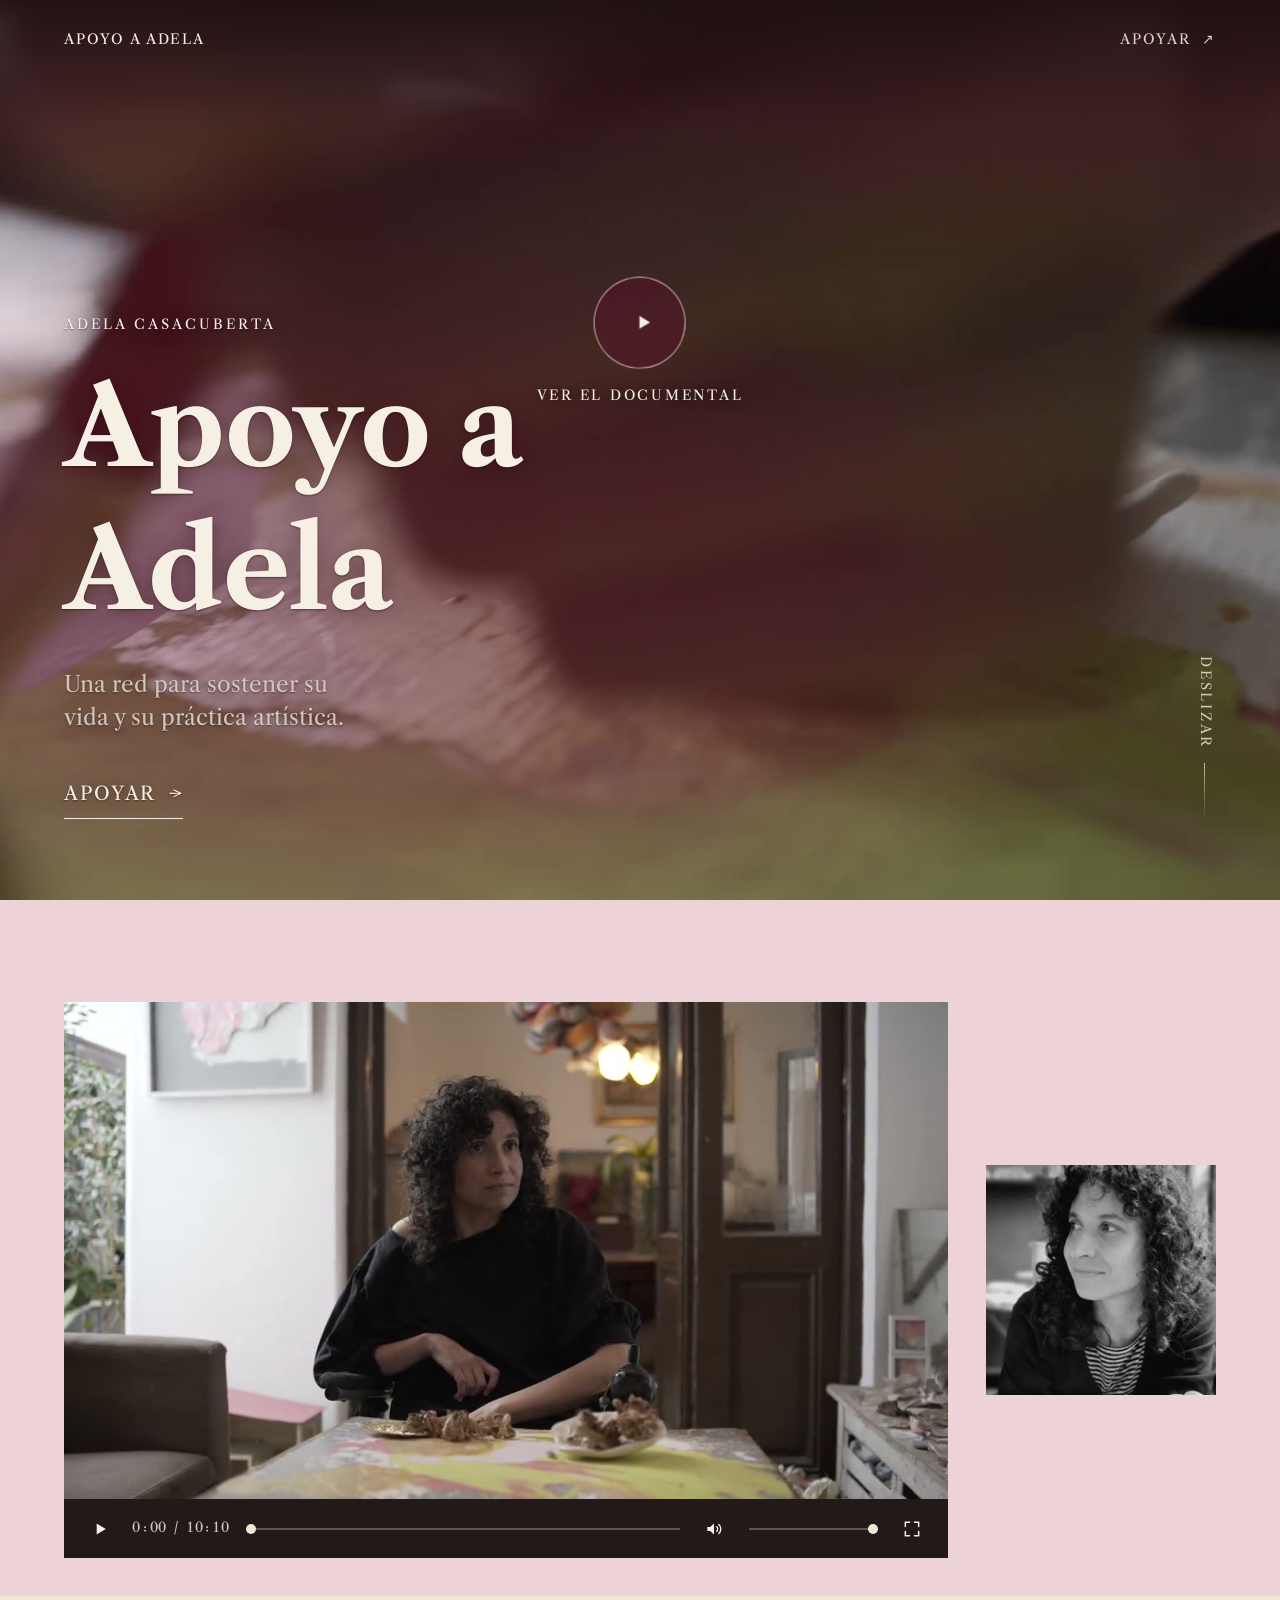
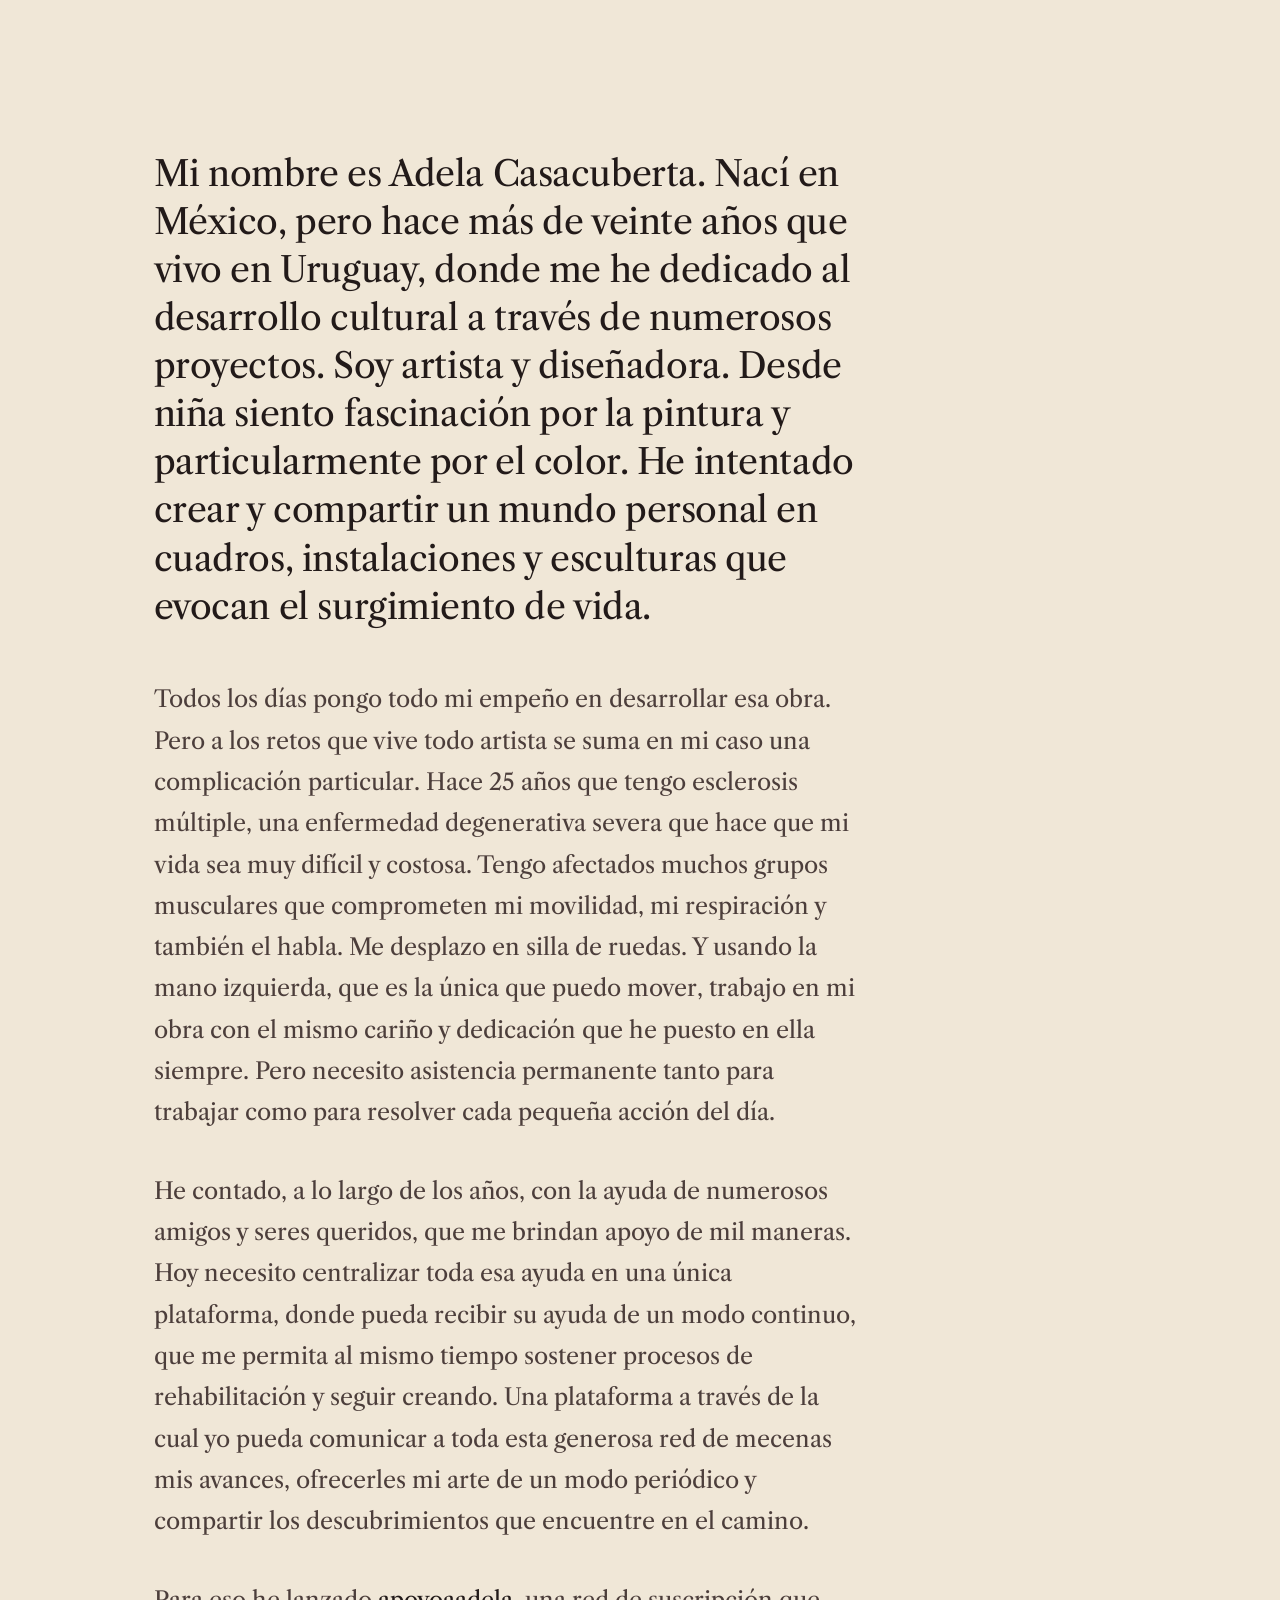
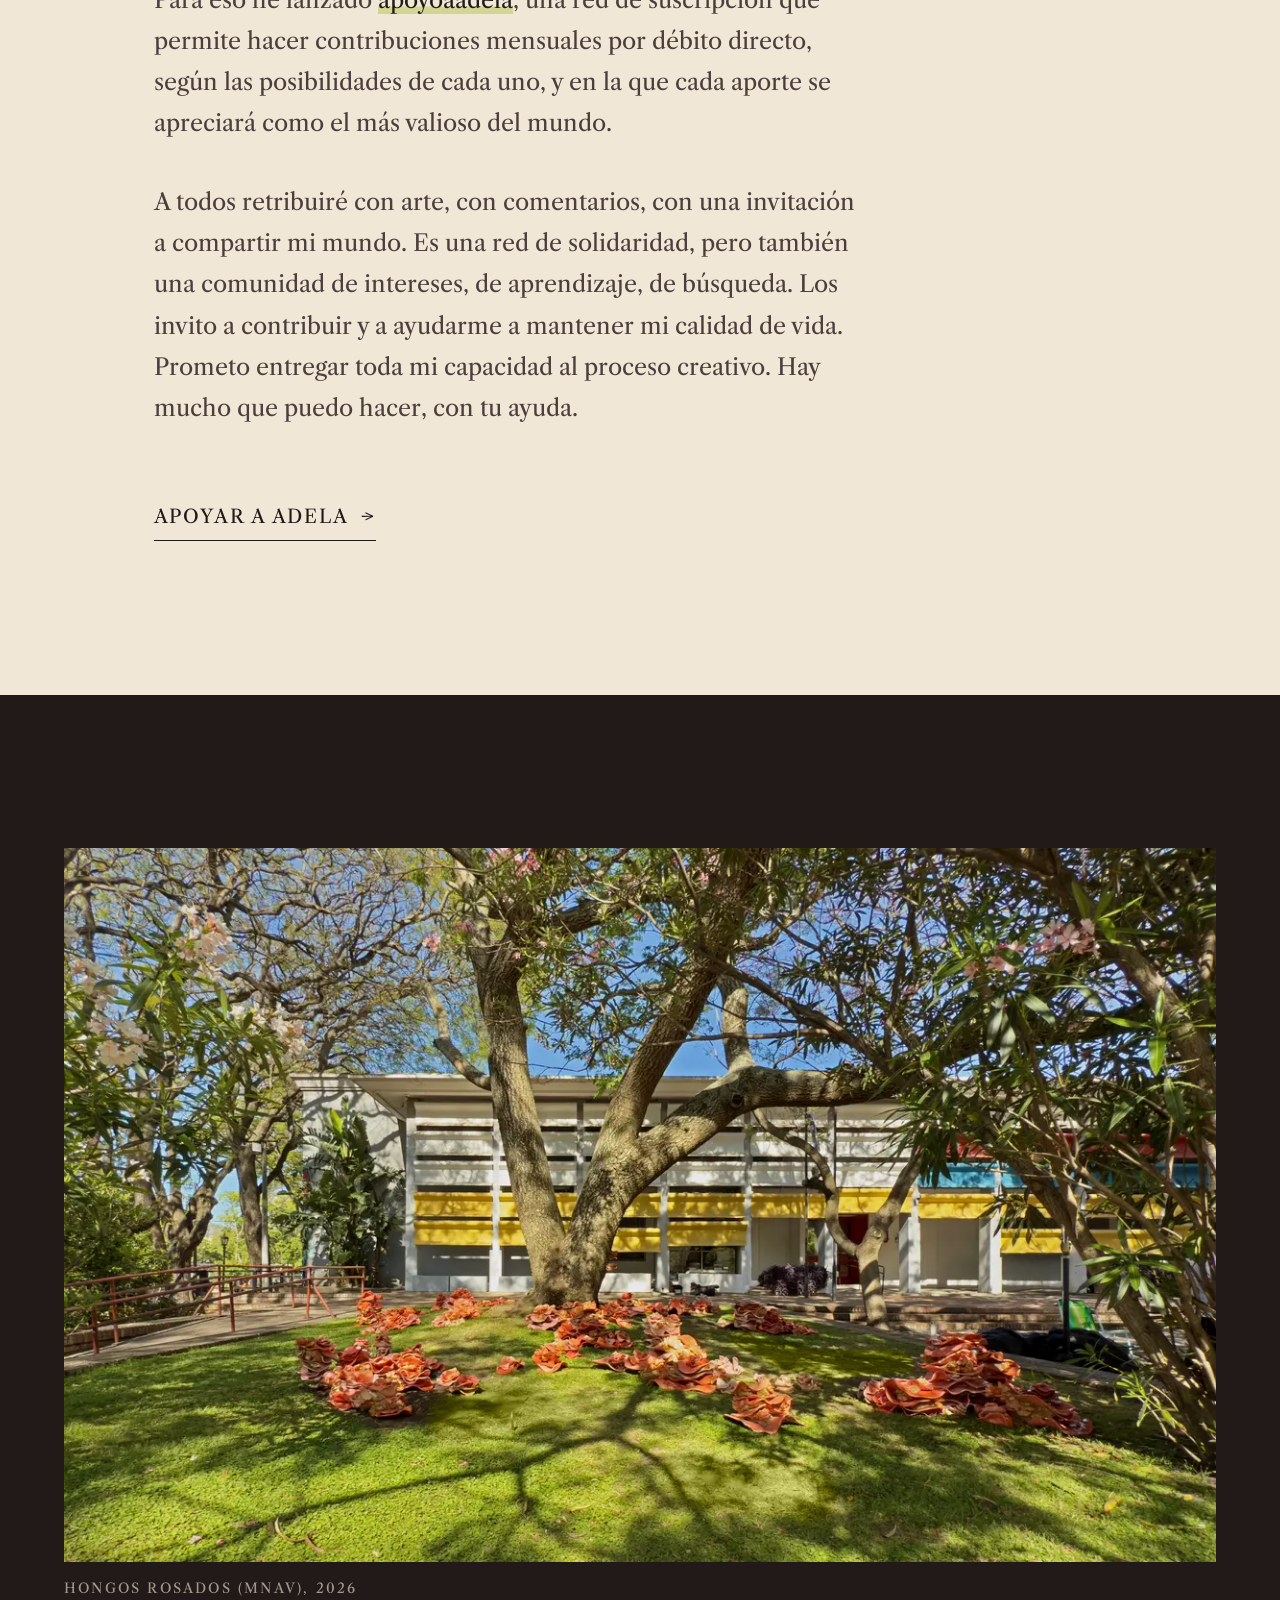
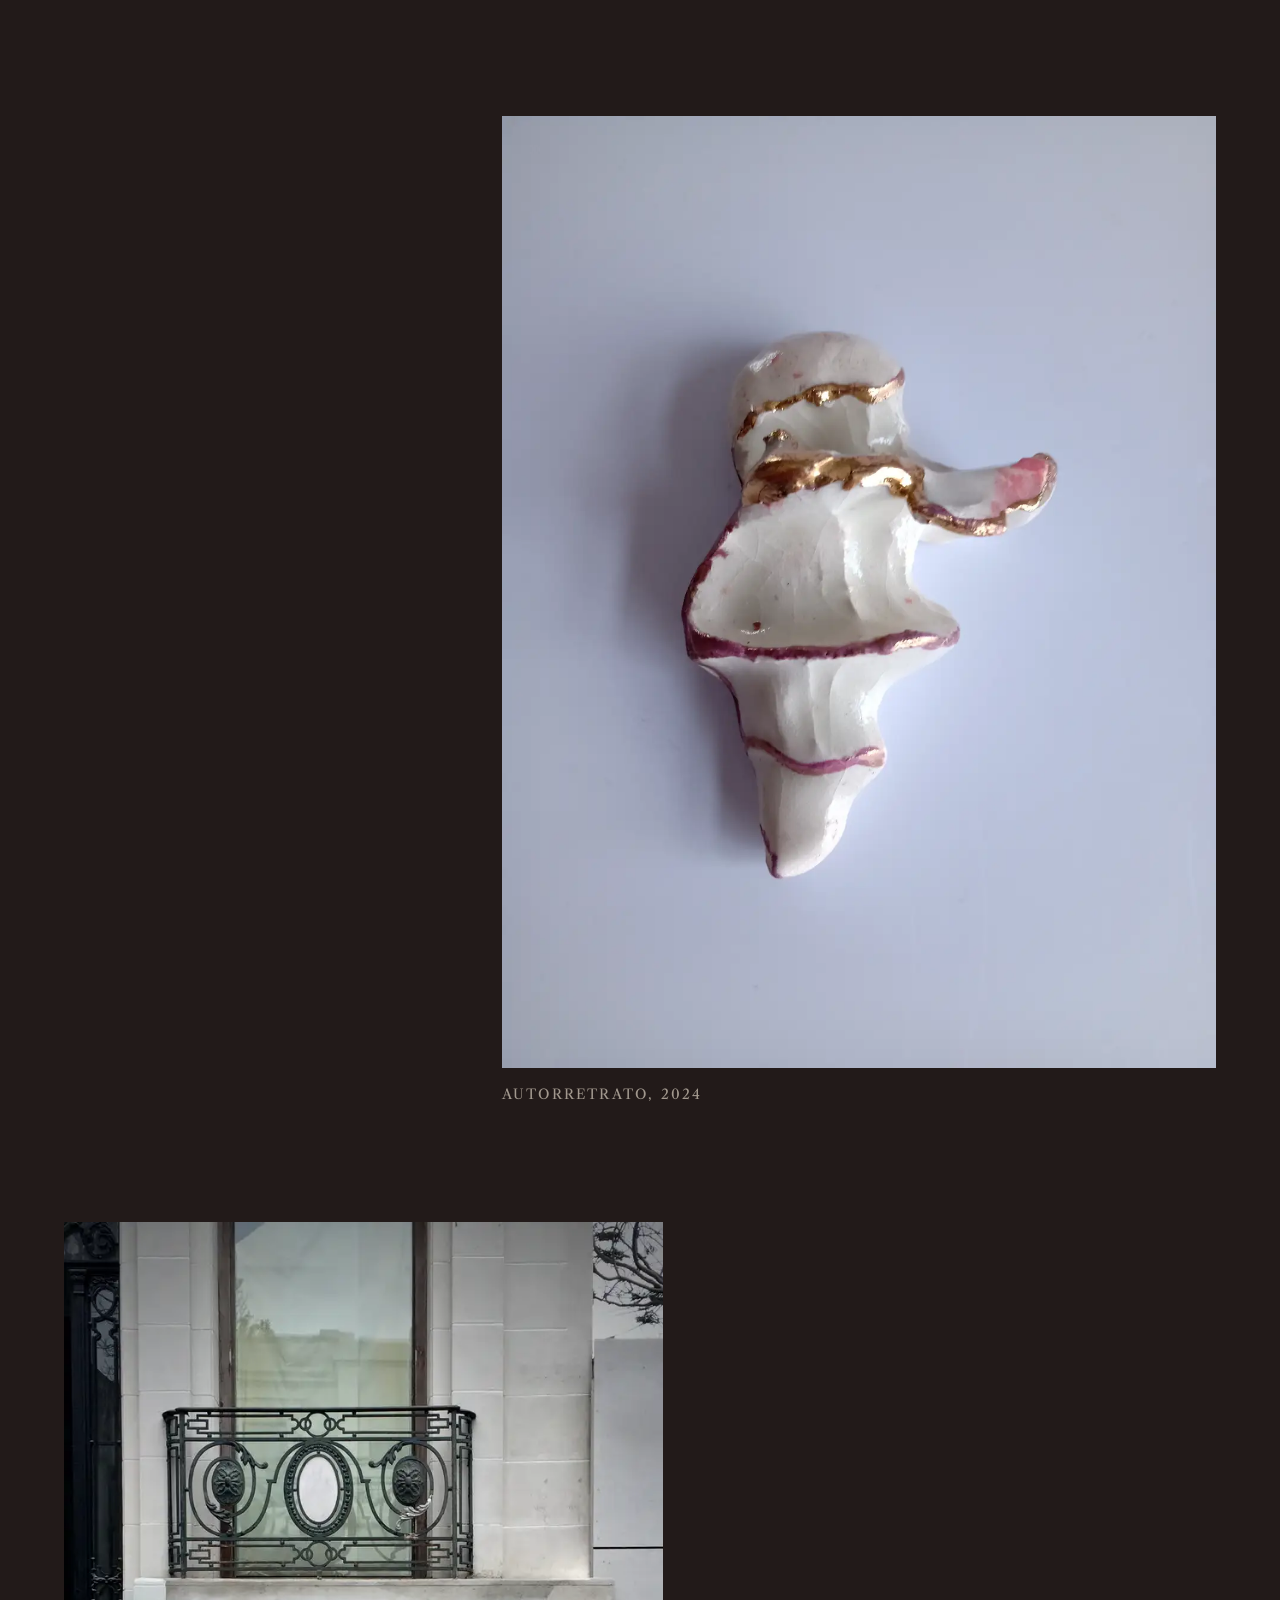
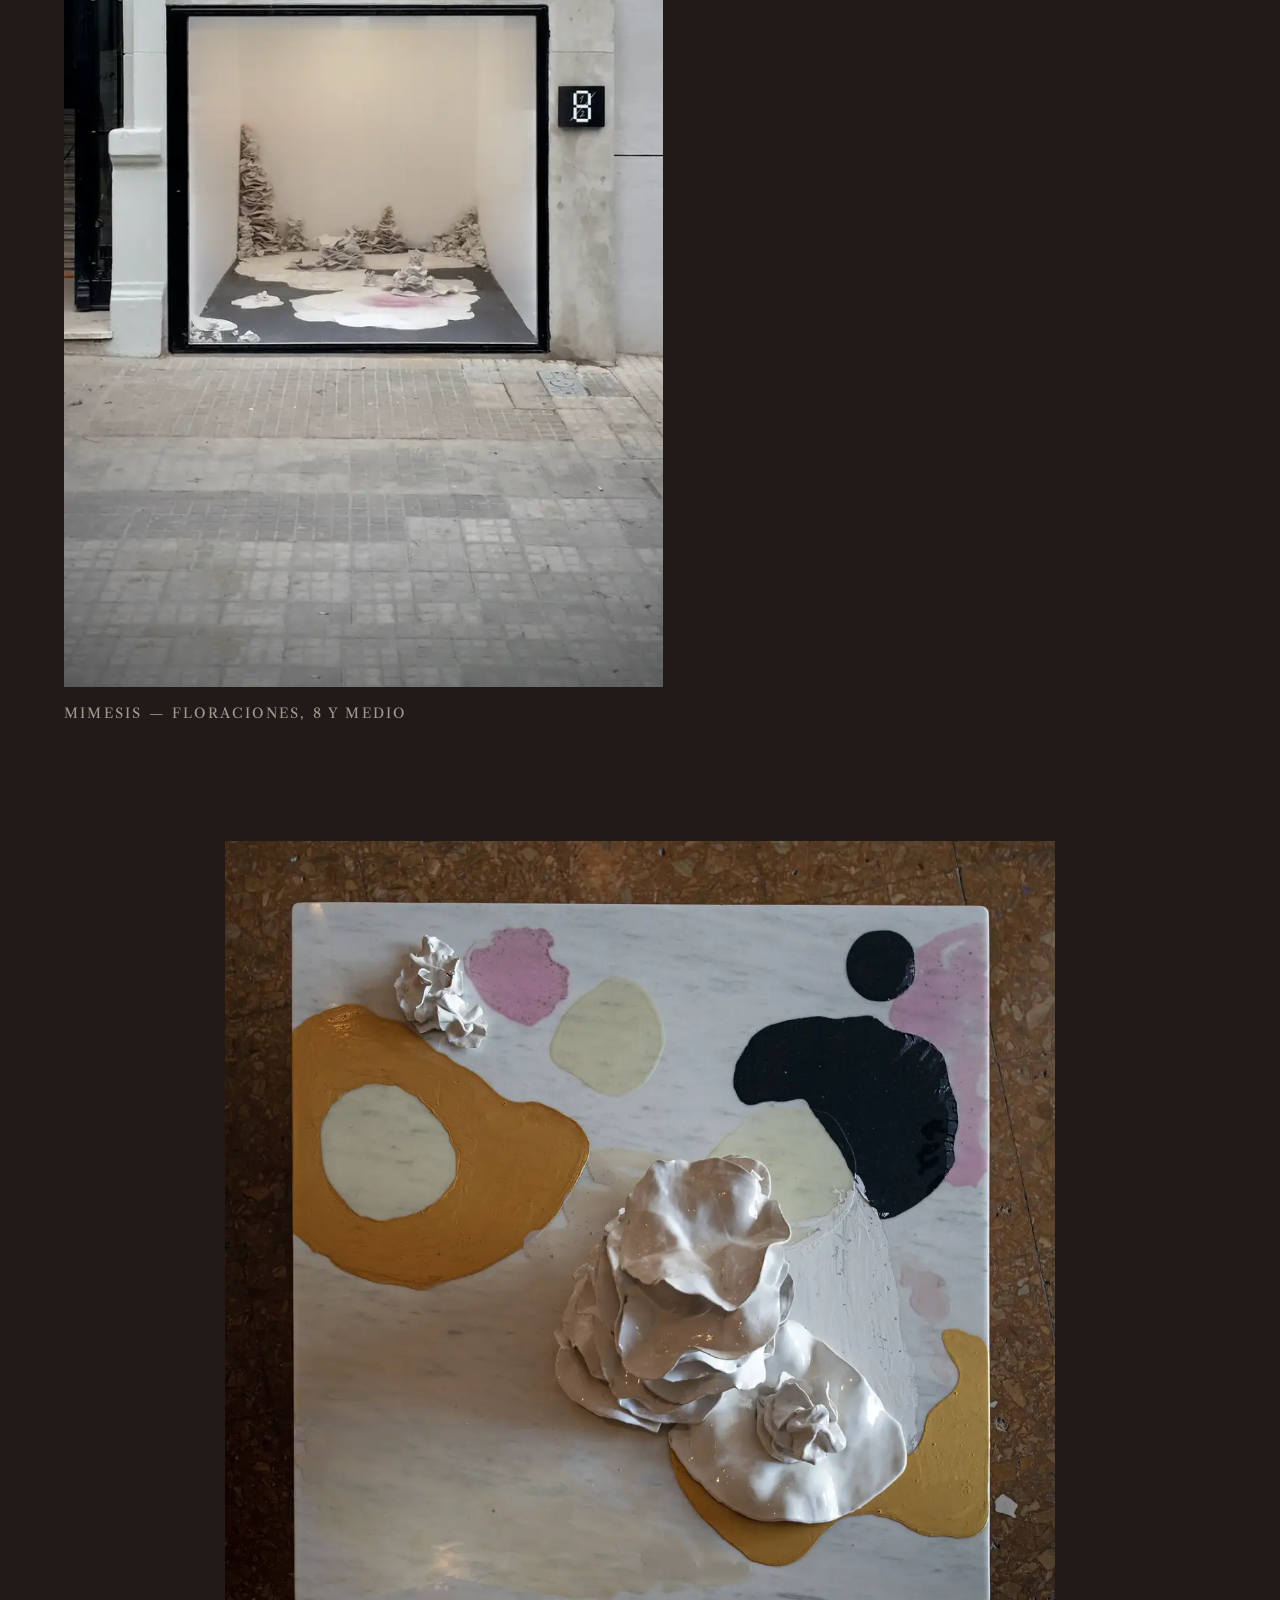
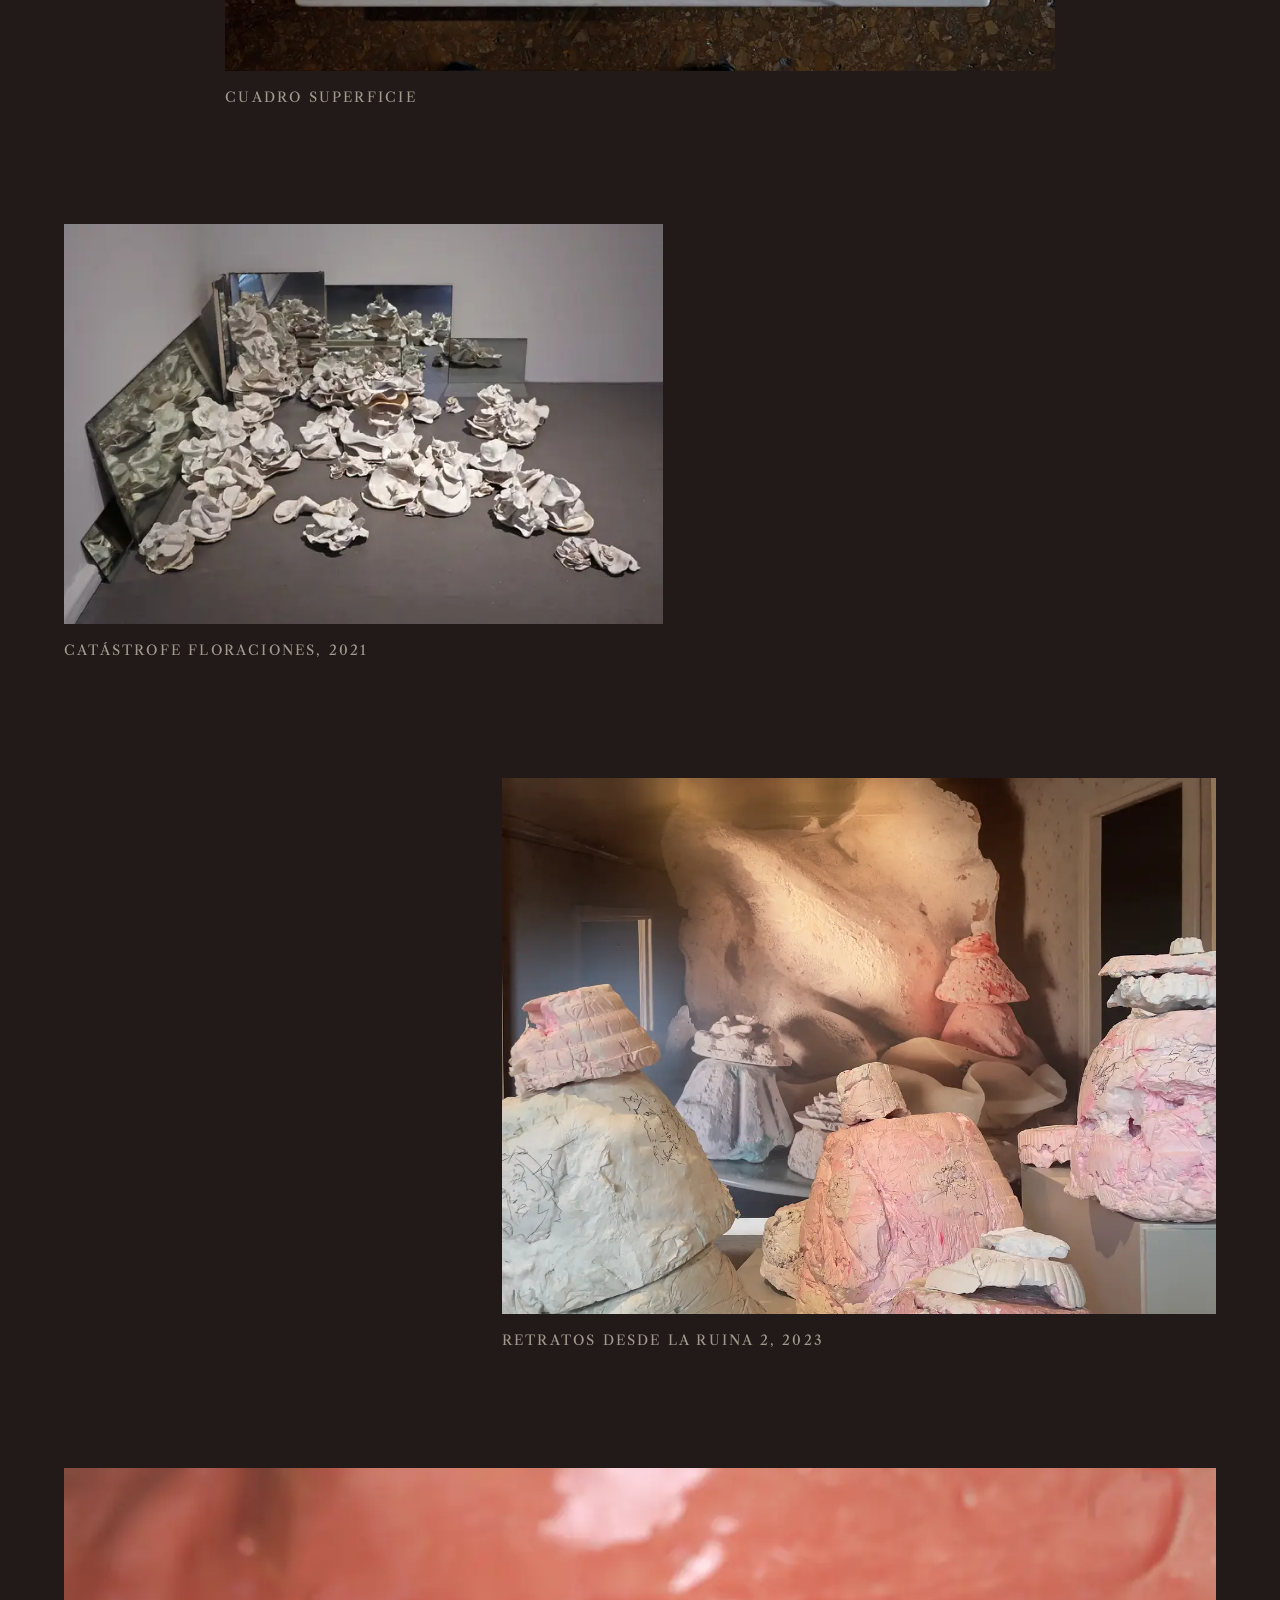
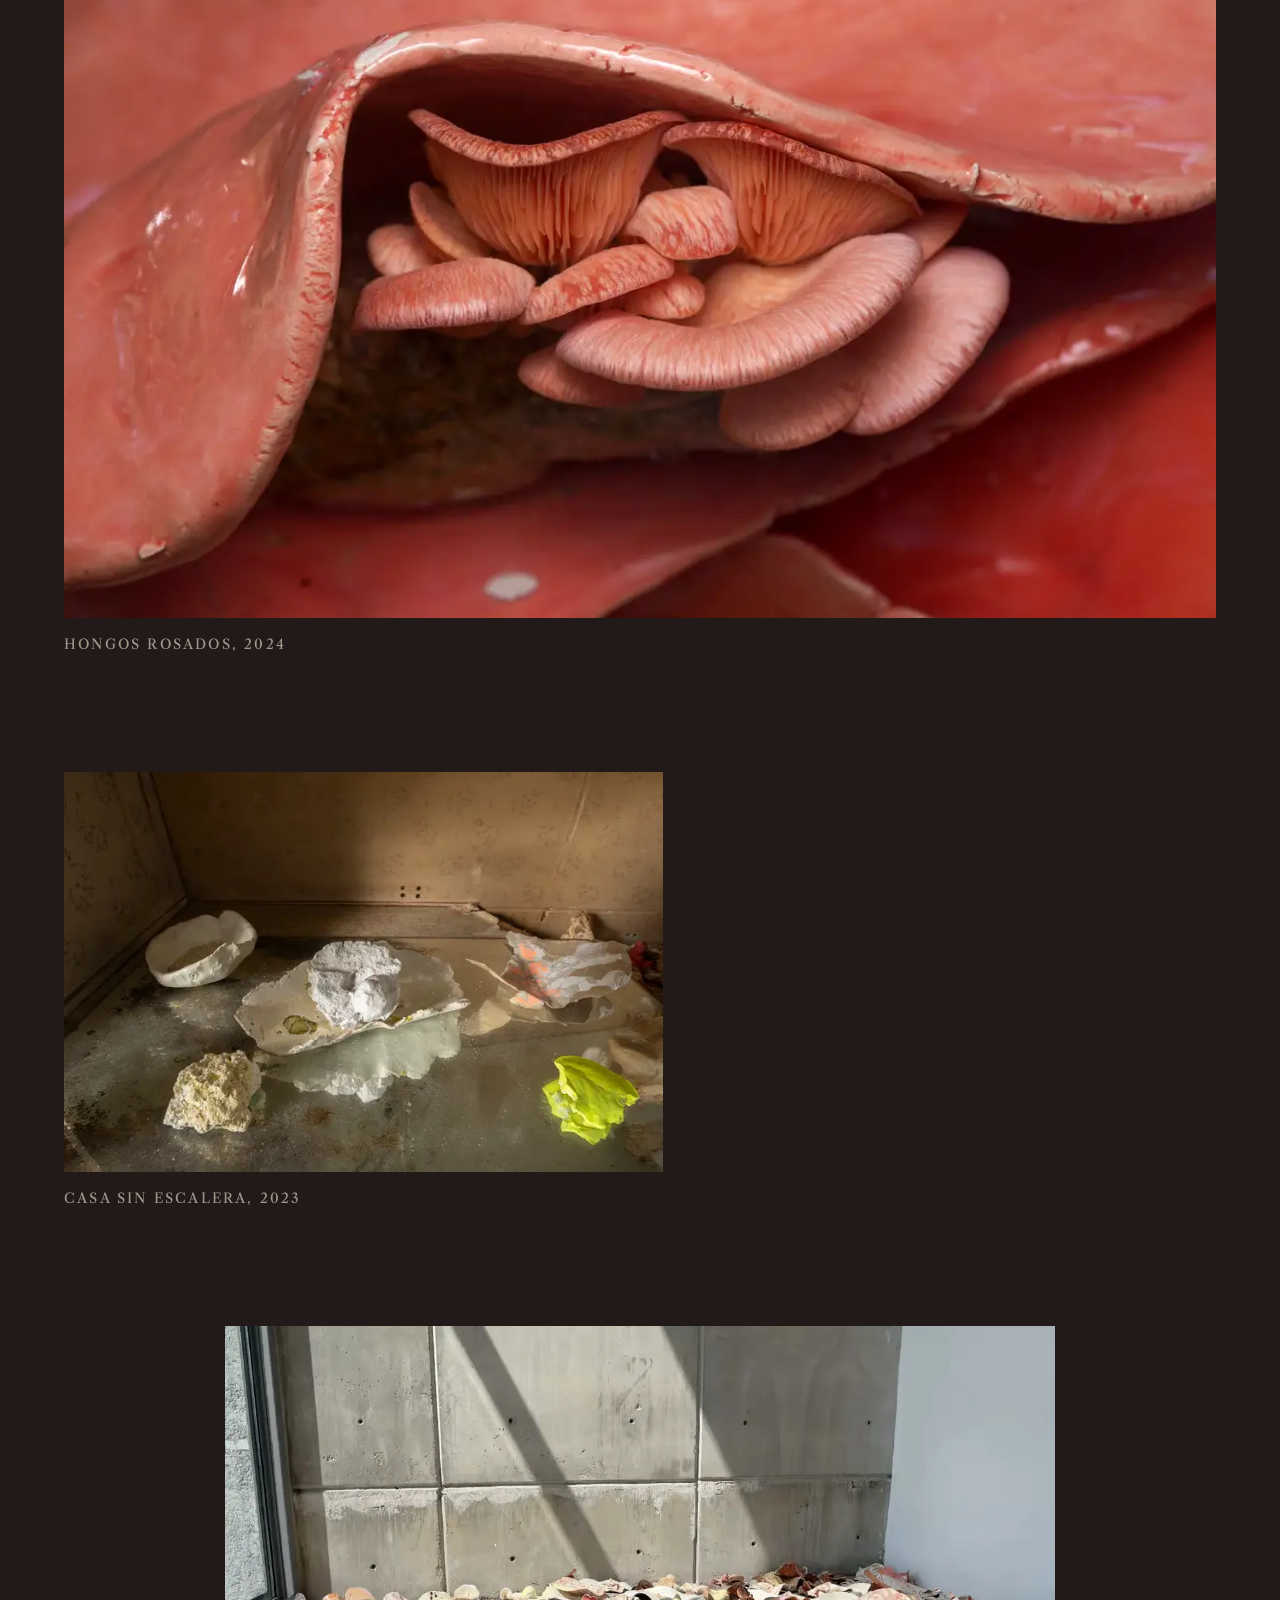
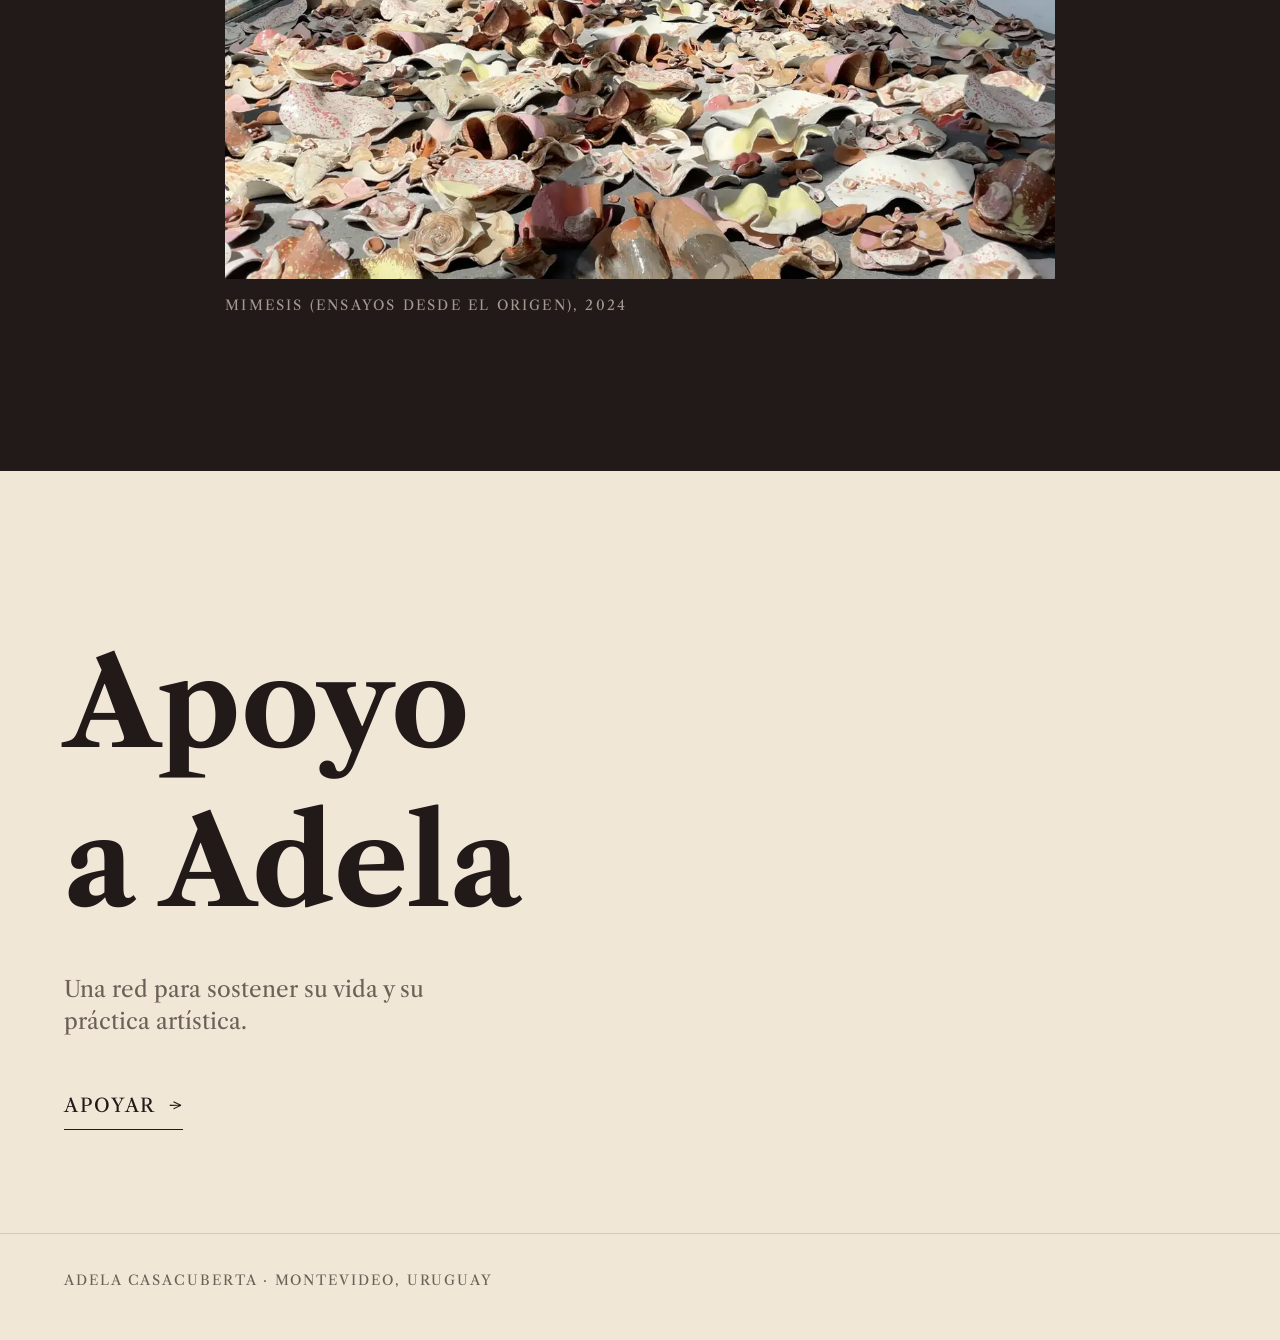
==== commit f11a2193: "cambios esenciales y nuevos archivos actualizacion con cambios esenciales y nuevos achivso" ====
--- a/index.html
+++ b/index.html
@@ -1,4 +1,10 @@
 <!DOCTYPE html>
+<!--
+  Apoyo a Adela — codigo bajo GPL-3.0-or-later (ver LICENSE).
+  Las imagenes, fotografias y videos de assets/ NO son software:
+  son (c) Adela Casacuberta, todos los derechos reservados.
+  Detalle en LICENSES/ASSETS.txt.
+-->
 <html lang="es">
 <head>
 <meta charset="utf-8">
@@ -61,6 +67,15 @@
       tabindex="-1"></video>
 
     <div class="hero__scrim" aria-hidden="true"></div>
+
+    <button class="hero__play" type="button" data-play-film>
+      <span class="hero__play-disc">
+        <svg class="hero__play-icon" viewBox="0 0 24 24" aria-hidden="true" focusable="false">
+          <path d="M8 5.5v13l11-6.5z"/>
+        </svg>
+      </span>
+      <span class="hero__play-label">Ver el documental</span>
+    </button>
 
     <div class="hero__content">
       <p class="hero__eyebrow">Adela Casacuberta</p>
@@ -198,75 +213,121 @@
 
       <figure class="work__item work__item--full reveal">
         <img
-          src="assets/img/obra-01.jpg"
-          srcset="assets/img/obra-01-700.webp 700w,
-                  assets/img/obra-01-1200.webp 1200w,
-                  assets/img/obra-01-1800.webp 1800w"
+          src="assets/img/hongos-rosados-mnav-2026.jpg"
+          srcset="assets/img/hongos-rosados-mnav-2026-700.webp 700w,
+                  assets/img/hongos-rosados-mnav-2026-1200.webp 1200w,
+                  assets/img/hongos-rosados-mnav-2026-1800.webp 1800w"
           sizes="(min-width: 900px) calc(100vw - 11rem), calc(100vw - 2.5rem)"
-          width="1800" height="1013"
-          loading="lazy" decoding="async"
-          alt="Detalle de una obra de Adela Casacuberta: un círculo magenta y puntos amarillos sobre un fondo marrón cálido.">
+          width="6265" height="3877"
+          loading="lazy" decoding="async"
+          alt="Hongos rosados, 2026. Instalacion de formas organicas rosadas extendidas sobre el cesped, bajo los arboles del Museo de Arte de Rivera.">
+        <figcaption>Hongos rosados (MNAV), 2026</figcaption>
       </figure>
 
       <figure class="work__item work__item--right reveal">
         <img
-          src="assets/img/obra-02.jpg"
-          srcset="assets/img/obra-02-700.webp 700w,
-                  assets/img/obra-02-1200.webp 1200w,
-                  assets/img/obra-02-1800.webp 1800w"
+          src="assets/img/autorretrato-2024.jpg"
+          srcset="assets/img/autorretrato-2024-700.webp 700w,
+                  assets/img/autorretrato-2024-1200.webp 1200w,
+                  assets/img/autorretrato-2024-1800.webp 1800w"
           sizes="(min-width: 900px) 62vw, calc(100vw - 2.5rem)"
-          width="1800" height="1013"
-          loading="lazy" decoding="async"
-          alt="Obra de Adela Casacuberta: formas escultóricas rosadas sobre un fondo verde y coral.">
+          width="3120" height="4160"
+          loading="lazy" decoding="async"
+          alt="Autorretrato, 2024. Forma escultórica de perfil blanco y rosa, aplicada sobre una pared clara.">
+        <figcaption>Autorretrato, 2024</figcaption>
       </figure>
 
       <figure class="work__item work__item--left reveal">
         <img
-          src="assets/img/obra-03.jpg"
-          srcset="assets/img/obra-03-500.webp 500w,
-                  assets/img/obra-03-700.webp 700w,
-                  assets/img/obra-03-922.webp 922w"
+          src="assets/img/mimesis-floraciones.jpg"
+          srcset="assets/img/mimesis-floraciones-700.webp 700w,
+                  assets/img/mimesis-floraciones-1200.webp 1200w,
+                  assets/img/mimesis-floraciones-1686.webp 1686w"
           sizes="(min-width: 900px) 52vw, calc(100vw - 2.5rem)"
-          width="922" height="692"
-          loading="lazy" decoding="async"
-          alt="Obra de Adela Casacuberta: floraciones blancas de papel, apiladas y desplegadas en el taller.">
+          width="1686" height="2998"
+          loading="lazy" decoding="async"
+          alt="Mimesis, floraciones, 8 y medio. Vista de una sala con una obra enmarcada apoyada en el suelo, junto a una ventana con balcon.">
+        <figcaption>Mimesis — floraciones, 8 y medio</figcaption>
       </figure>
 
       <figure class="work__item work__item--mid reveal">
         <img
-          src="assets/img/obra-04.jpg"
-          srcset="assets/img/obra-04-700.webp 700w,
-                  assets/img/obra-04-1200.webp 1200w,
-                  assets/img/obra-04-1800.webp 1800w"
+          src="assets/img/cuadro-superficie.jpg"
+          srcset="assets/img/cuadro-superficie-700.webp 700w,
+                  assets/img/cuadro-superficie-1200.webp 1200w,
+                  assets/img/cuadro-superficie-1800.webp 1800w"
           sizes="(min-width: 900px) 72vw, calc(100vw - 2.5rem)"
-          width="1800" height="1013"
-          loading="lazy" decoding="async"
-          alt="Obra de Adela Casacuberta: pieza circular de fondo azul y rojo montada sobre un muro de ladrillo.">
+          width="5658" height="5658"
+          loading="lazy" decoding="async"
+          alt="Cuadro superficie. Pintura cuadrada de fondo claro con manchas organicas negras, ocre y rosa.">
+        <figcaption>Cuadro superficie</figcaption>
+      </figure>
+
+      <figure class="work__item work__item--left reveal">
+        <img
+          src="assets/img/catastrofe-floraciones-2021.jpg"
+          srcset="assets/img/catastrofe-floraciones-2021-700.webp 700w,
+                  assets/img/catastrofe-floraciones-2021-1200.webp 1200w,
+                  assets/img/catastrofe-floraciones-2021-1800.webp 1800w"
+          sizes="(min-width: 900px) 52vw, calc(100vw - 2.5rem)"
+          width="2800" height="1867"
+          loading="lazy" decoding="async"
+          alt="Catastrofe floraciones, 2021. Formas blancas parecidas a corales que salen de lienzos apoyados en la pared de una galeria.">
+        <figcaption>Catástrofe floraciones, 2021</figcaption>
+      </figure>
+
+      <figure class="work__item work__item--right reveal">
+        <img
+          src="assets/img/retratos-desde-la-ruina-2023.jpg"
+          srcset="assets/img/retratos-desde-la-ruina-2023-700.webp 700w,
+                  assets/img/retratos-desde-la-ruina-2023-1200.webp 1200w,
+                  assets/img/retratos-desde-la-ruina-2023-1800.webp 1800w"
+          sizes="(min-width: 900px) 62vw, calc(100vw - 2.5rem)"
+          width="3313" height="2486"
+          loading="lazy" decoding="async"
+          alt="Retratos desde la ruina 2, 2023. Esculturas de color rosa, blanco y coral en un interior, entre volutas de humo.">
+        <figcaption>Retratos desde la ruina 2, 2023</figcaption>
       </figure>
 
       <figure class="work__item work__item--full reveal">
         <img
-          src="assets/img/obra-05.jpg"
-          srcset="assets/img/obra-05-700.webp 700w,
-                  assets/img/obra-05-1200.webp 1200w,
-                  assets/img/obra-05-1800.webp 1800w"
+          src="assets/img/hongos-rosados-2024.jpg"
+          srcset="assets/img/hongos-rosados-2024-700.webp 700w,
+                  assets/img/hongos-rosados-2024-1200.webp 1200w,
+                  assets/img/hongos-rosados-2024-1800.webp 1800w"
           sizes="(min-width: 900px) calc(100vw - 11rem), calc(100vw - 2.5rem)"
-          width="1800" height="1013"
-          loading="lazy" decoding="async"
-          alt="Obra de Adela Casacuberta: conjunto de piezas circulares en tonos rosa, verde y azul sobre una mesa.">
-      </figure>
-
-      <figure class="work__item work__item--right reveal">
-        <img
-          src="assets/img/obra-06.jpg"
-          srcset="assets/img/obra-06-700.webp 700w,
-                  assets/img/obra-06-1100.webp 1100w,
-                  assets/img/obra-06-1348.webp 1348w"
-          sizes="(min-width: 900px) 62vw, calc(100vw - 2.5rem)"
-          width="1348" height="808"
-          loading="lazy" decoding="async"
-          alt="Obra de Adela Casacuberta: floraciones rosadas de papelinstaladas sobre el césped.">
-      </figure>
+          width="9176" height="5976"
+          loading="lazy" decoding="async"
+          alt="Hongos rosados, 2024. Detalle de formas rosadas y rojas agrupadas como laminas superpuestas.">
+        <figcaption>Hongos rosados, 2024</figcaption>
+      </figure>
+
+      <figure class="work__item work__item--left reveal">
+        <img
+          src="assets/img/casa-sin-escalera-2023.jpg"
+          srcset="assets/img/casa-sin-escalera-2023-700.webp 700w,
+                  assets/img/casa-sin-escalera-2023-1200.webp 1200w,
+                  assets/img/casa-sin-escalera-2023-1800.webp 1800w"
+          sizes="(min-width: 900px) 52vw, calc(100vw - 2.5rem)"
+          width="2000" height="1333"
+          loading="lazy" decoding="async"
+          alt="Casa sin escalera, 2023. Formas claras instaladas en el suelo de un espacio de hormigon, con una pequena flor amarilla.">
+        <figcaption>Casa sin escalera, 2023</figcaption>
+      </figure>
+
+      <figure class="work__item work__item--mid reveal">
+        <img
+          src="assets/img/mimesis-ensayos-origen-2024.jpg"
+          srcset="assets/img/mimesis-ensayos-origen-2024-700.webp 700w,
+                  assets/img/mimesis-ensayos-origen-2024-1200.webp 1200w,
+                  assets/img/mimesis-ensayos-origen-2024-1800.webp 1800w"
+          sizes="(min-width: 900px) 72vw, calc(100vw - 2.5rem)"
+          width="2580" height="1720"
+          loading="lazy" decoding="async"
+          alt="Mimesis, ensayos desde el origen, 2024. Fragmentos extendidos sobre un suelo claro, con sombras de ventana.">
+        <figcaption>Mimesis (Ensayos desde el origen), 2024</figcaption>
+      </figure>
+
     </div>
   </section>
 
--- a/assets/css/styles.css
+++ b/assets/css/styles.css
@@ -1,6 +1,11 @@
 /* =============================================================
    Apoyo a Adela — hoja de estilos única
    Paleta extraída de la obra de Adela Casacuberta
+
+   SPDX-License-Identifier: GPL-3.0-or-later
+   Ver LICENSE. Los archivos de assets/img, assets/og y assets/video
+   NO son software: (c) Adela Casacuberta, todos los derechos
+   reservados (LICENSES/ASSETS.txt).
    ============================================================= */
 
 /* ---------- 1 · Reset --------------------------------------- */
@@ -28,7 +33,7 @@
   text-rendering: optimizeLegibility;
 }
 
-h1, h2, h3, p, figure { margin: 0; }
+h1, h2, h3, p, figure, figcaption { margin: 0; }
 img, video { display: block; max-width: 100%; }
 img { height: auto; }
 a { color: inherit; text-decoration: none; }
@@ -52,7 +57,15 @@
   --magenta:    #D8396E;   /* fuchsia / rosa de la pintura    */
   --green:      #A8BE33;   /* verde luminoso                  */
   --coral:      #D9834F;   /* naranja cálido                  */
-  --violet:     #6C5573;   /* violeta apagado                 */
+  --violet:      #6C5573;  /* violeta apagado                 */
+
+  /* Rosa oscuro derivado del magenta: el color del velo de la
+     apertura. Es el mismo tono de la paleta, version apagada. */
+  --wine:       #5A1029;
+
+  /* Rosa pálido para la sección del documental */
+  --pink:       #EDD2D8;
+  --pink-deep:  #E3BCC5;
 
   /* Sobre video — opacos para alcanzar AA sobre el fondo en movimiento */
   --on-dark:    #F6EFE3;
@@ -238,41 +251,64 @@
   object-position: 50% 50%;
   z-index: -2;
 }
-/* Velo localizado: oscurece solo detrás del bloque de texto y
-   deja el resto de la obra intacto. El centro esta calculado para
-   cubrir el bloque real (y 42%..91% de alto, x 5%..42% de ancho).
-   Medido sobre los fotogramas mas claros del loop. */
+/* Velo de la apertura: rosa oscuro de la paleta (#5A1029, el magenta
+   apagado) en vez de negro, y a la mitad de opacidad.
+
+   Aviso: al halvedor como se pidio, el texto de la apertura baja de
+   4.67:1 a ~2.6:1 y deja de cumplir AA (WCAG 2.1, 1.4.3), que pide
+   4.5:1 en texto pequeno. Es una decision consciente, no un descuido:
+   la pintura queda casi sin velo. Para compensar SIN oscurecer mas el
+   fondo, el texto lleva una sombra suave del mismo tono del velo, que
+   si ayuda a la legibilidad real aunque WCAG no lo puntue.
+
+   El velo sigue siendo local (eliptico): fuera del bloque de texto no
+   hay nada, que es lo que permite bajarlo tanto. */
 .hero__scrim {
   z-index: -1;
   background:
     radial-gradient(66% 46% at 28% 66%,
-      rgba(18, 13, 13, 0.93) 0%,
-      rgba(18, 13, 13, 0.88) 50%,
-      rgba(18, 13, 13, 0) 100%),
+      rgba(90, 16, 41, 0.48) 0%,
+      rgba(90, 16, 41, 0.42) 50%,
+      rgba(90, 16, 41, 0) 100%),
     linear-gradient(to bottom,
-      rgba(18, 13, 13, 0.72) 0%,
-      rgba(18, 13, 13, 0) 38%);
-}
-
+      rgba(90, 16, 41, 0.41) 0%,
+      rgba(90, 16, 41, 0) 38%);
+}
+
+/* Con el velo a media opacidad el texto necesita su propio sostén.
+   Una sombra del mismo vino del velo: no oscurece el fondo (solo el
+   contorno de las letras), asi que se puede bajar el velo sin que el
+   texto se pierda. */
 .hero__content {
   position: relative;
   width: 100%;
   padding: 0 var(--gutter) clamp(3.5rem, 9vh, 6.5rem);
   padding-bottom: calc(clamp(3.5rem, 9vh, 6.5rem) + env(safe-area-inset-bottom, 0px));
   color: var(--on-dark);
+  text-shadow:
+    0 1px 2px rgba(46, 8, 22, 0.5),
+    0 2px 22px rgba(46, 8, 22, 0.42);
 }
 .hero__eyebrow {
   font-size: var(--t-micro);
   letter-spacing: 0.22em;
   text-transform: uppercase;
-  color: var(--on-dark-2);
+  /* Hueso pleno, no el tono atenuado: con el velo translucido es lo
+     que sostiene el contraste de esta linea (5.5:1). La jerarquia
+     la dan el cuerpo y el tracking, no el color. */
+  color: var(--on-dark);
   margin-bottom: clamp(0.9rem, 2vh, 1.5rem);
 }
 .hero__title {
   font-family: var(--font);
   font-size: var(--t-h1);
-  line-height: 0.98;
-  letter-spacing: -0.022em;
+  /* 1.28, no 0.98. Medido con las metricas reales de Libre Caslon
+     Text: ascendente 109 px + descendente 29 px = 138 px sobre un
+     cuerpo de 112 px, o sea que hace falta 1.232 solo para que las
+     linhas no se toquen. Con 1.08 el descendente de la "y" de
+     "Apoyo" invadia la "A" de "Adela". */
+  line-height: 1.28;
+  letter-spacing: -0.005em;
   margin-bottom: clamp(1.25rem, 3vh, 2rem);
   text-wrap: balance;
 }
@@ -283,6 +319,54 @@
   color: var(--on-dark-2);
   margin-bottom: clamp(2rem, 5vh, 3rem);
 }
+
+/* Botón de reproducción del documental, centrado sobre el video.
+   Al pulsarlo baja a la sección del film y lo arranca con sonido
+   (esa llamada vive dentro del gesto del usuario, así que los
+   navegadores permiten el audio). */
+.hero__play {
+  position: absolute;
+  /* 38% y no 50%: a media altura el boton caia justo al lado de
+     "Apoyo a" y los dos se estorbaban. */
+  top: 38%;
+  left: 50%;
+  transform: translate(-50%, -50%);
+  z-index: 1;
+  display: flex;
+  flex-direction: column;
+  align-items: center;
+  gap: clamp(0.7rem, 1.6vw, 1rem);
+  padding: 0;
+  border: 0;
+  background: none;
+  color: var(--on-dark);
+  cursor: pointer;
+  transition: transform 0.45s var(--ease), opacity 0.4s var(--ease);
+}
+.hero__play-disc {
+  display: grid;
+  place-items: center;
+  width: clamp(4rem, 8vw, 5.75rem);
+  height: clamp(4rem, 8vw, 5.75rem);
+  border-radius: 50%;
+  border: 1px solid rgba(246, 239, 227, 0.7);
+  background: rgba(90, 16, 41, 0.42);
+  backdrop-filter: blur(3px);
+  transition: background-color 0.35s var(--ease), border-color 0.35s var(--ease);
+}
+.hero__play-icon { width: 26%; height: 26%; fill: var(--on-dark); margin-left: 8%; }
+.hero__play-label {
+  font-size: var(--t-micro);
+  letter-spacing: 0.2em;
+  text-transform: uppercase;
+  text-shadow: 0 1px 10px rgba(18, 13, 13, 0.75);
+}
+.hero__play:hover { transform: translate(-50%, -50%) scale(1.05); }
+.hero__play:hover .hero__play-disc {
+  background: rgba(90, 16, 41, 0.72);
+  border-color: var(--on-dark);
+}
+.hero__play:focus-visible { outline: 2px solid var(--green); outline-offset: 6px; }
 
 /* El bloque de apertura se muestra de inmediato. Una entrada
    animada retrasaria el LCP hasta 1.4 s y el video ya aporta
@@ -318,20 +402,21 @@
 /* ---------- 7 · El documental + retrato -------------------- */
 
 .film {
-  background: var(--bone);
+  background: var(--pink);
   /* Padding inferior corto: la historia ya aporta su propio --section
      arriba y los dos juntos dejaban un hueco muerto enorme. */
   padding: clamp(3.5rem, 8vw, 7rem) 0 clamp(1.5rem, 3vw, 2.5rem);
 }
 .film__grid {
   display: grid;
-  gap: clamp(2rem, 4vw, 3.5rem);
+  gap: clamp(1.75rem, 3vw, 2.75rem);
   align-items: start;
   padding-inline: var(--gutter);
 }
 @media (min-width: 900px) {
   .film__grid {
-    grid-template-columns: minmax(0, 1fr) minmax(0, 0.42fr);
+    /* Video mucho mas ancho, retrato mas estrecho. */
+    grid-template-columns: minmax(0, 1fr) minmax(0, 0.26fr);
     align-items: center;
   }
 }
@@ -490,23 +575,20 @@
 .story__body { color: var(--ink-2); }
 .story__body p + p { margin-top: 1.6em; }
 
-/* Entradilla en mayusculas. Las versales necesitan aire, asi que el
-   tracking se abre y el interlineado se afloja un poco.
-   En movil se queda al tamano del cuerpo: las mayusculas ya distinguen
-   el parrafo, y a tamano grande el bloque se comia la pantalla. */
+/* Entradilla. Ya no va en mayusculas: se lee como el resto del
+   relato, solo que 6 px mas grande y en tinta pleine (mas oscuro)
+   que el cuerpo, para que se lea como entrada sin gritar. */
 .story__lead {
-  font-size: 1.15rem;
-  line-height: 1.44;
-  letter-spacing: 0.02em;
-  text-transform: uppercase;
+  font-size: 1.525rem;
+  line-height: 1.36;
+  letter-spacing: -0.012em;
   color: var(--ink);
-  margin-bottom: 1.5em;
+  margin-bottom: 1.35em;
   text-wrap: pretty;
 }
 @media (min-width: 700px) {
   .story__lead {
-    font-size: clamp(1.35rem, 1.1rem + 0.8vw, 1.85rem);
-    letter-spacing: 0.035em;
+    font-size: clamp(1.7rem, 1.45rem + 0.95vw, 2.225rem);
   }
 }
 .story__body p:not(.story__lead) {
@@ -537,6 +619,16 @@
 }
 .work__item { width: 100%; margin: 0; }
 .work__item img { width: 100%; height: auto; }
+
+/* Pie de imagen: el nombre de la obra, en versalitas espaciadas.
+   6.1:1 sobre --ink, muy por encima de AA. */
+.work__item figcaption {
+  margin-top: 1rem;
+  font-size: var(--t-micro);
+  letter-spacing: 0.16em;
+  text-transform: uppercase;
+  color: rgba(240, 231, 215, 0.62);
+}
 /* Retícula asimétrica — anchos y alineaciones alternas */
 @media (min-width: 900px) {
   .work__item--full  { width: 100%; }
@@ -558,8 +650,11 @@
 .outro__title {
   font-family: var(--font);
   font-size: var(--t-outro);
-  line-height: 0.98;
-  letter-spacing: -0.022em;
+  /* Mismo 1.28 que el titulo de la apertura: mismo cuerpo, misma
+     fuente y las mismas metricas. Con 0.98 las dos lineas de "Apoyo
+     a Adela" se pisaban al partirse el titular. */
+  line-height: 1.28;
+  letter-spacing: -0.005em;
   text-wrap: balance;
   margin-bottom: clamp(1.25rem, 3vw, 2rem);
 }
@@ -652,18 +747,18 @@
 
 /* ---------- 13 · Adaptaciones ------------------------------- */
 
-/* Móvil: el bloque de texto ocupa casi todo el ancho y sube menos
-   (y 56%..91%), así que el velo se ensancha, se sube y se intensify. */
+/* Móvil: el bloque de texto ocupa casi todo el ancho y sube menos,
+   así que el velo se ensancha y se sube. */
 @media (max-width: 900px) {
   .hero__scrim {
     background:
       radial-gradient(115% 50% at 50% 72%,
-        rgba(18, 13, 13, 0.95) 0%,
-        rgba(18, 13, 13, 0.90) 45%,
-        rgba(18, 13, 13, 0) 100%),
+        rgba(90, 16, 41, 0.46) 0%,
+        rgba(90, 16, 41, 0.38) 45%,
+        rgba(90, 16, 41, 0) 100%),
       linear-gradient(to bottom,
-        rgba(18, 13, 13, 0.62) 0%,
-        rgba(18, 13, 13, 0) 50%);
+        rgba(90, 16, 41, 0.32) 0%,
+        rgba(90, 16, 41, 0) 50%);
   }
 }
 
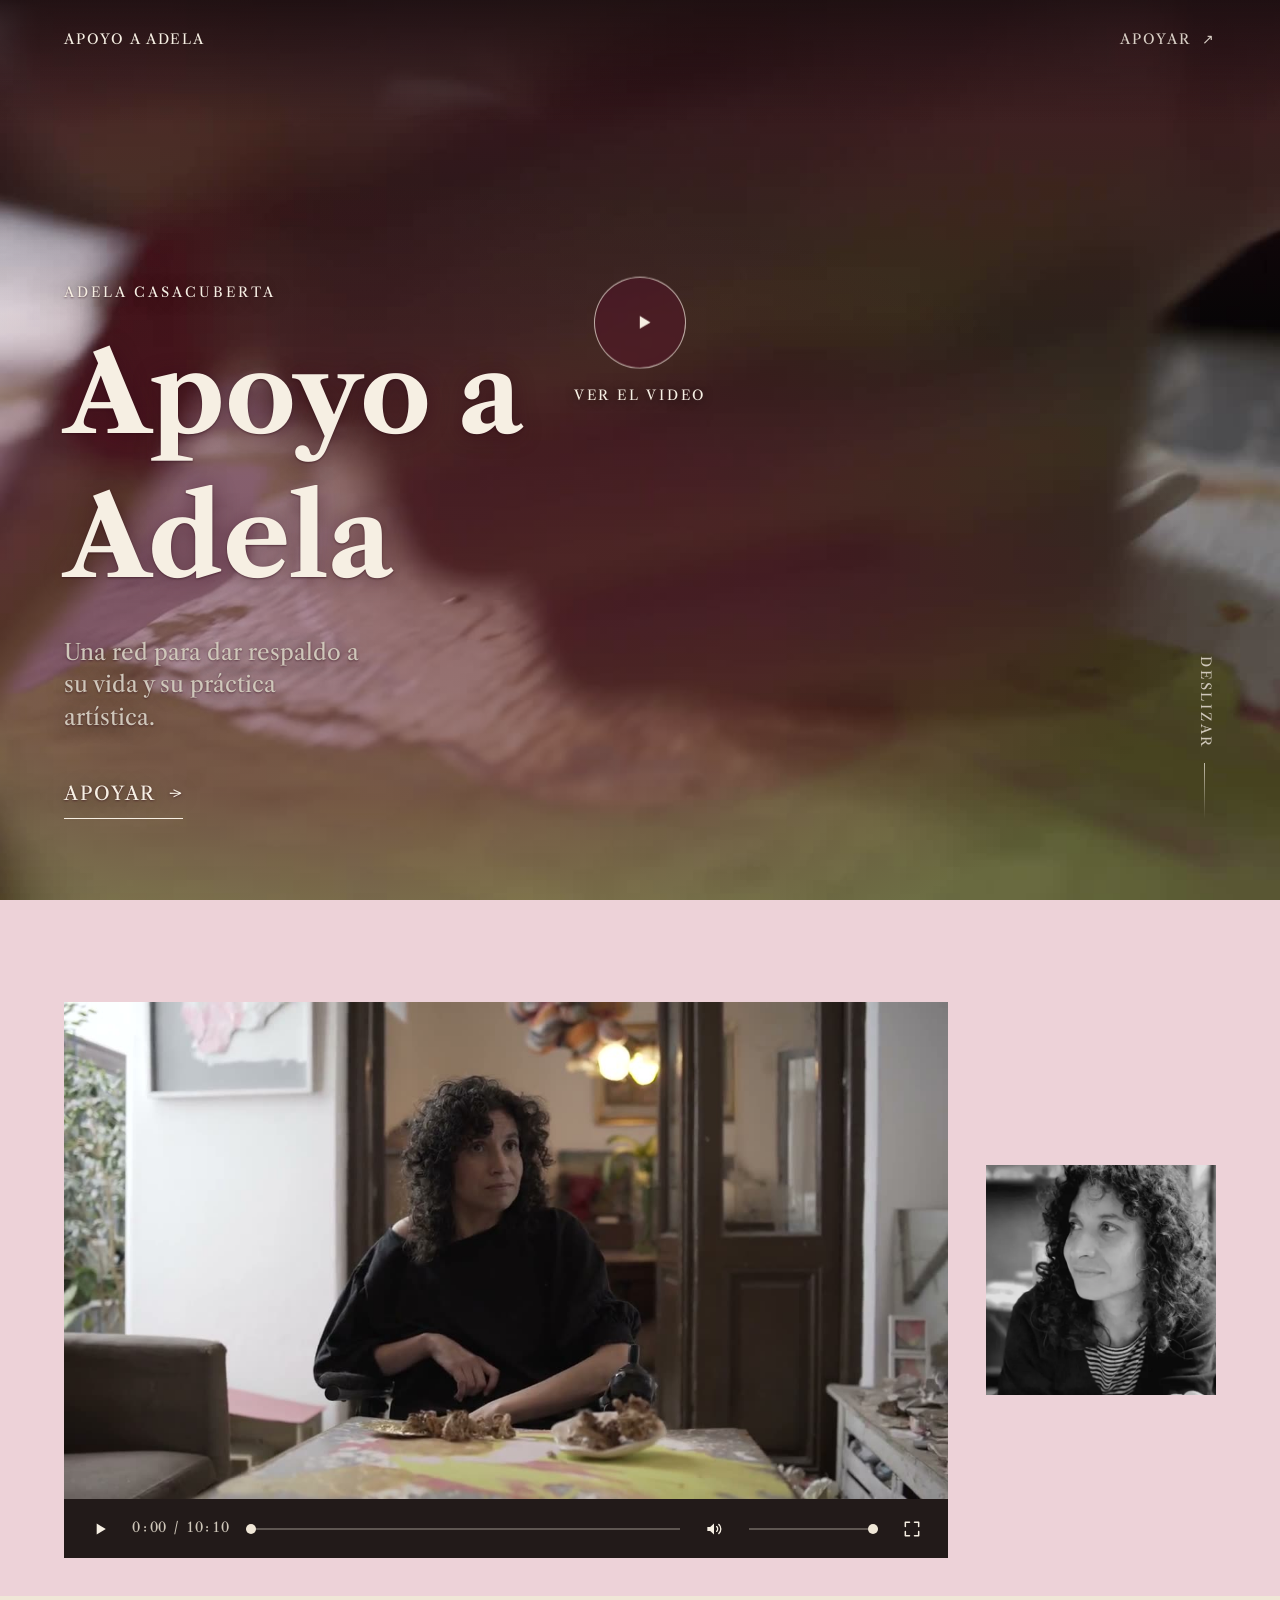
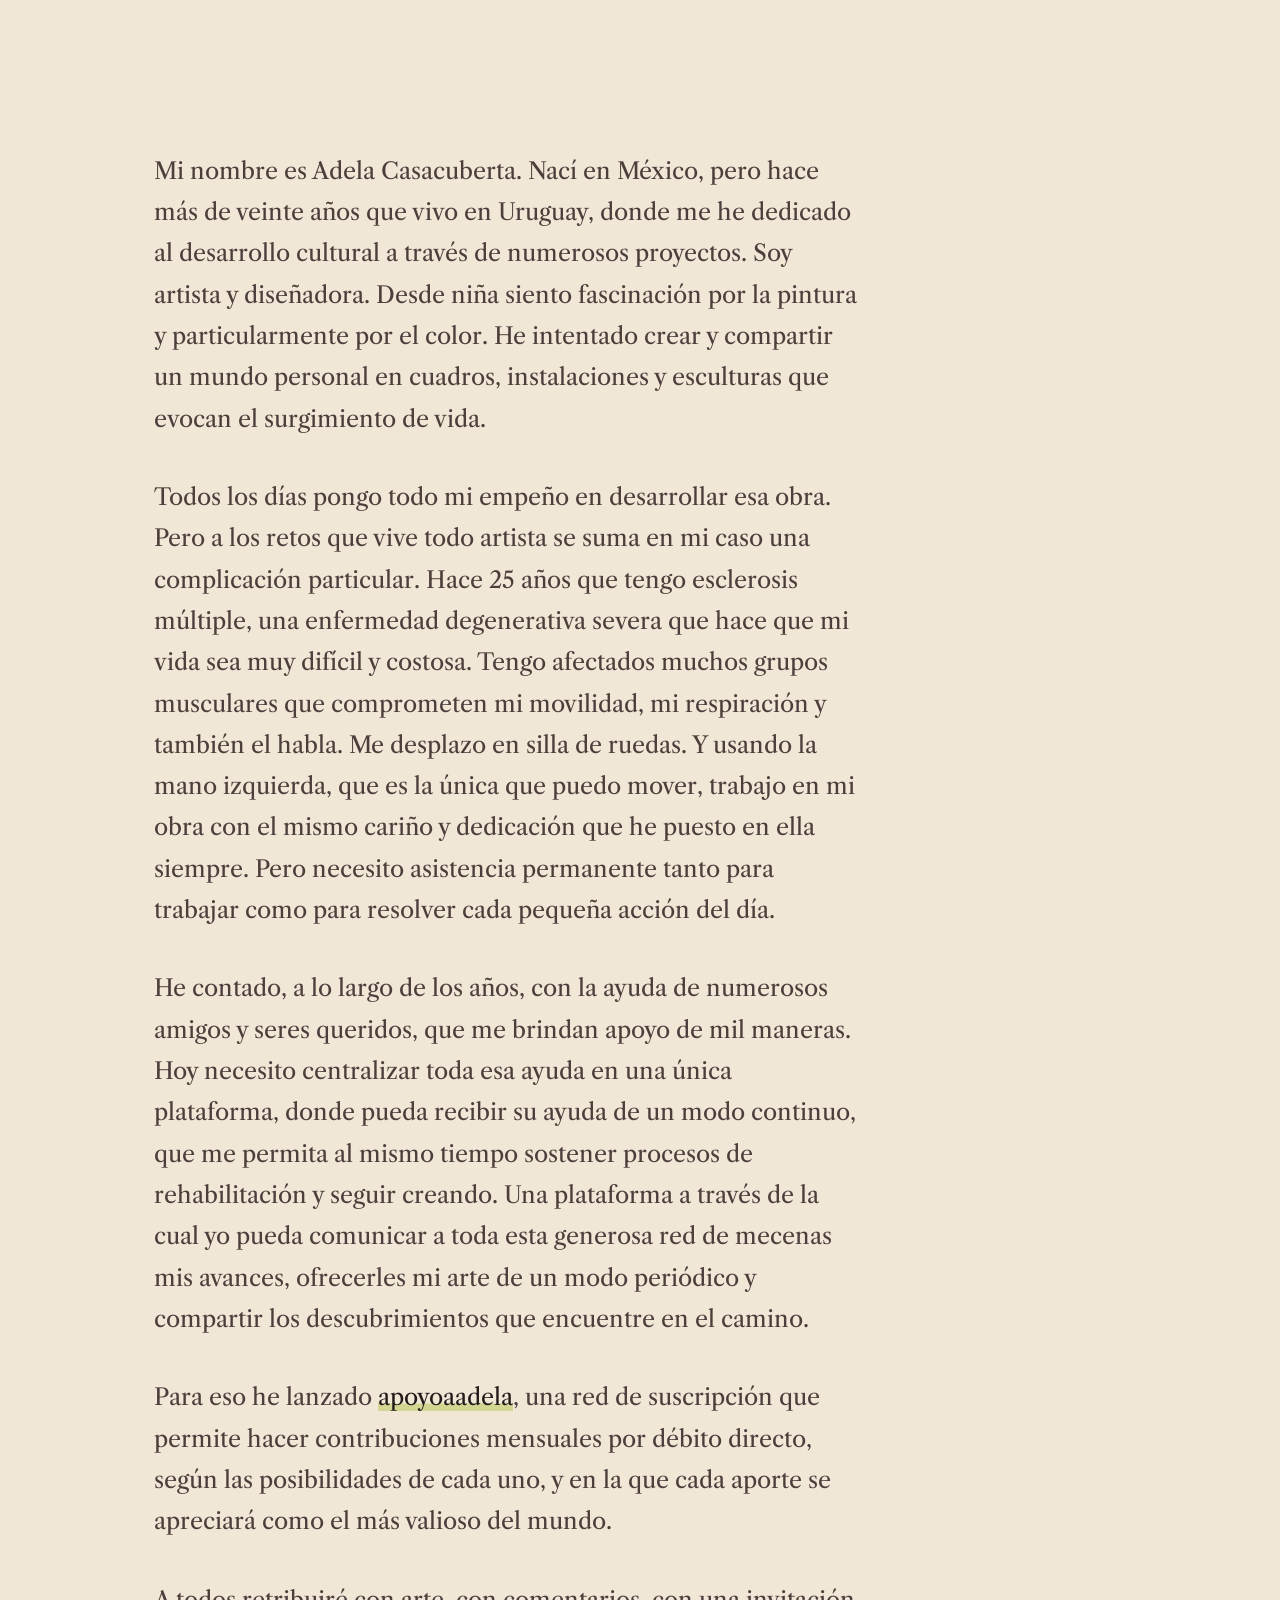
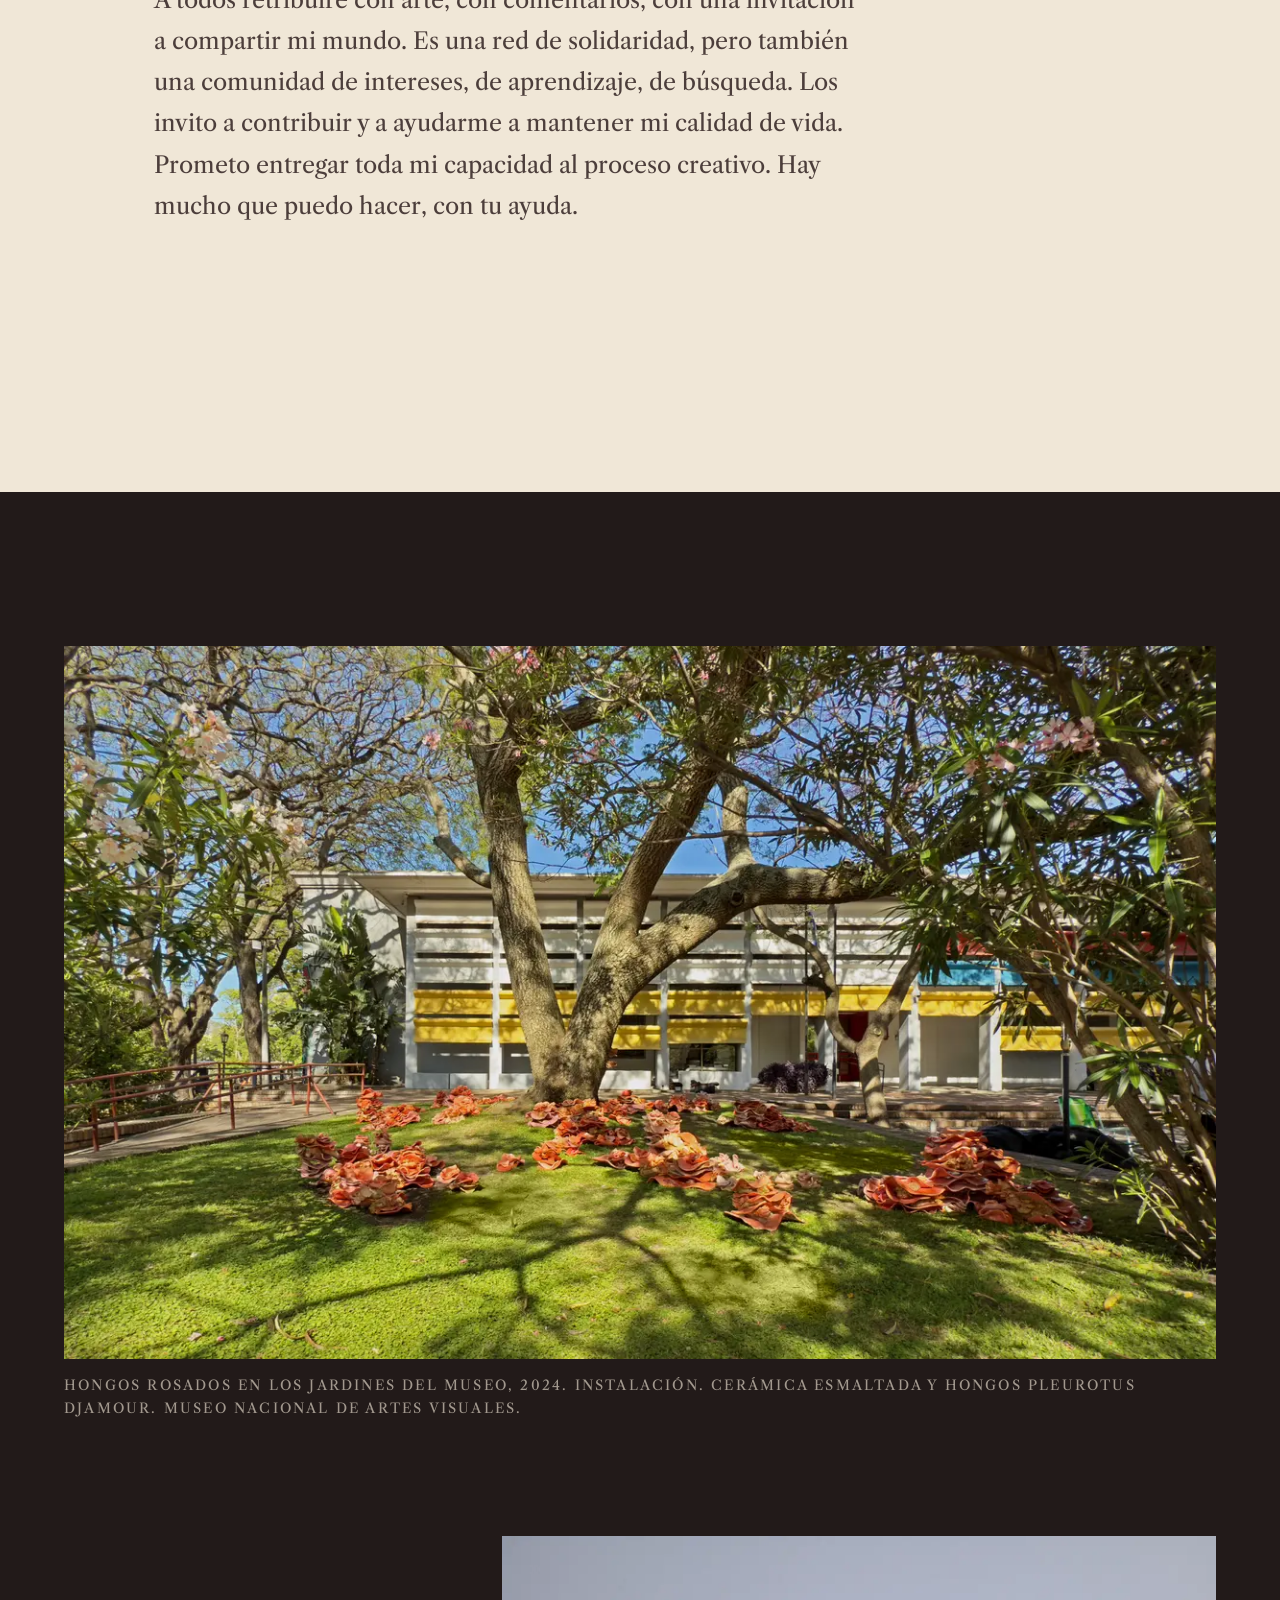
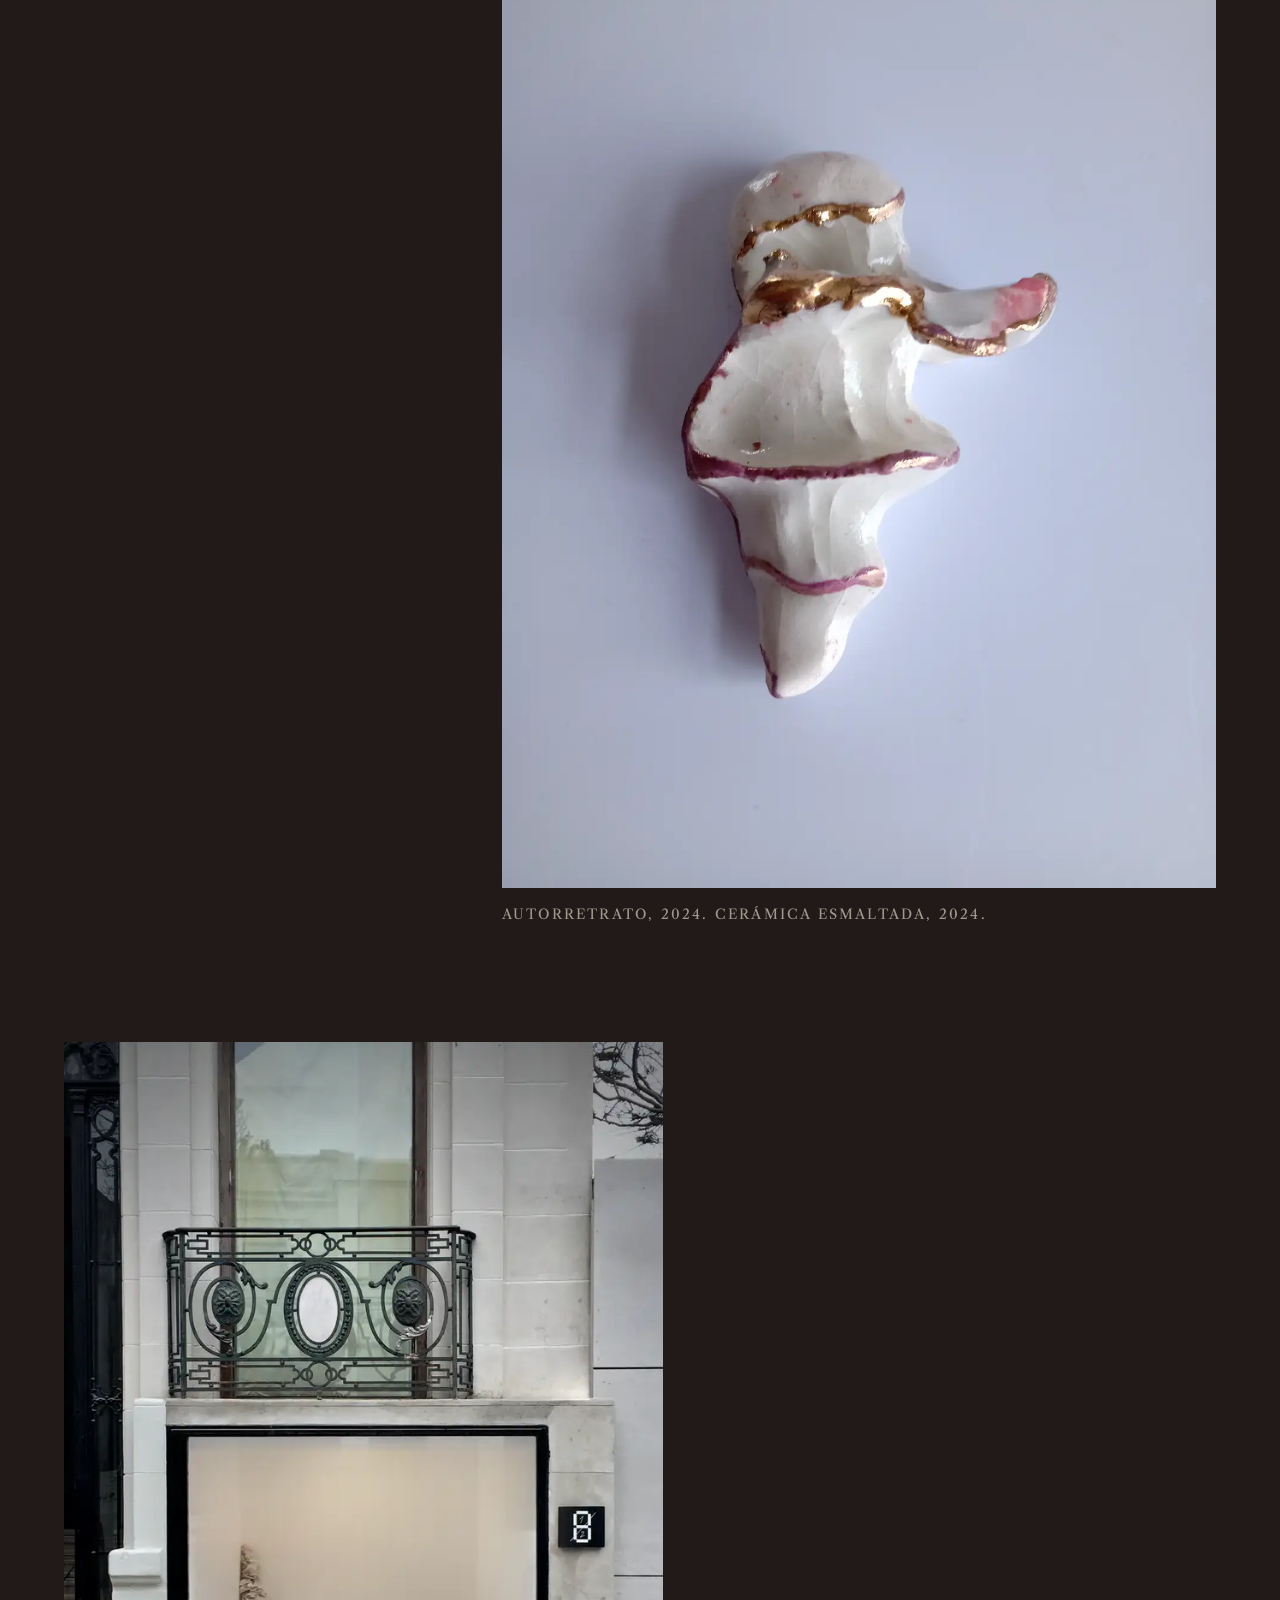
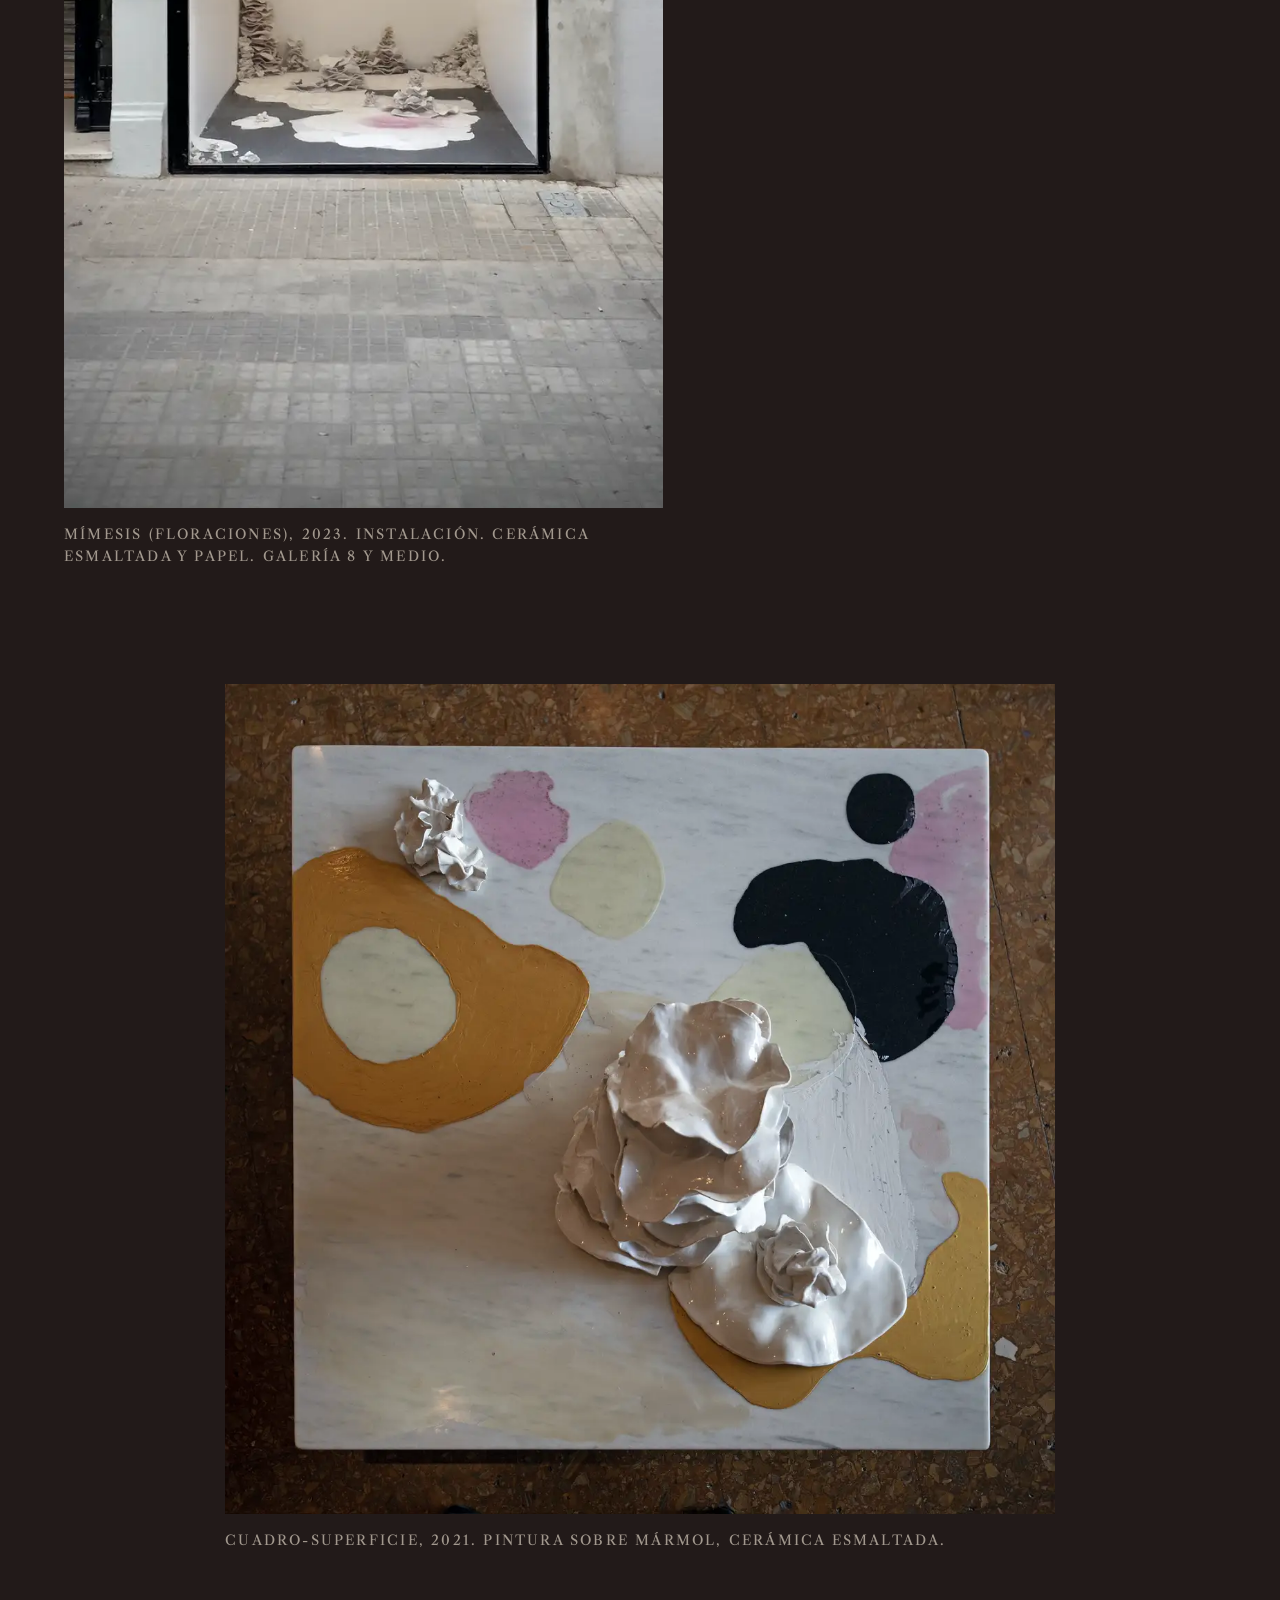
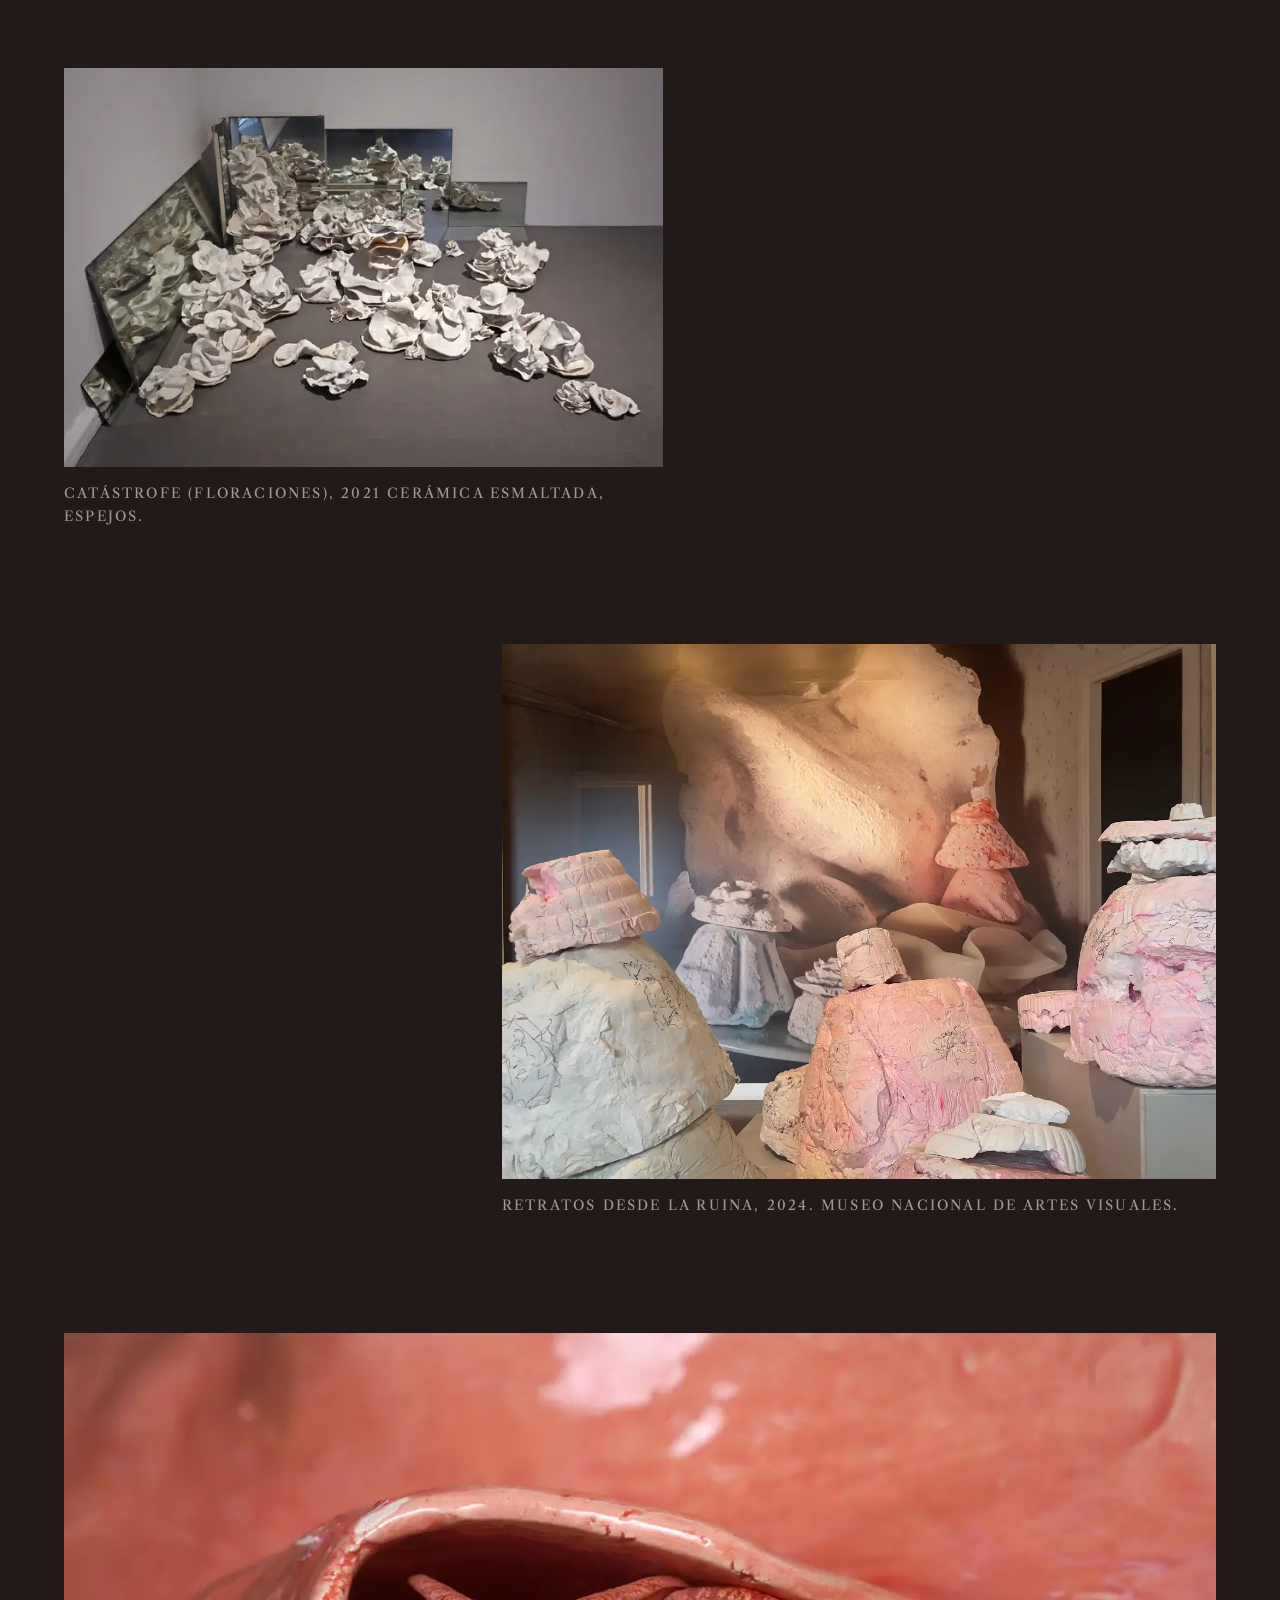
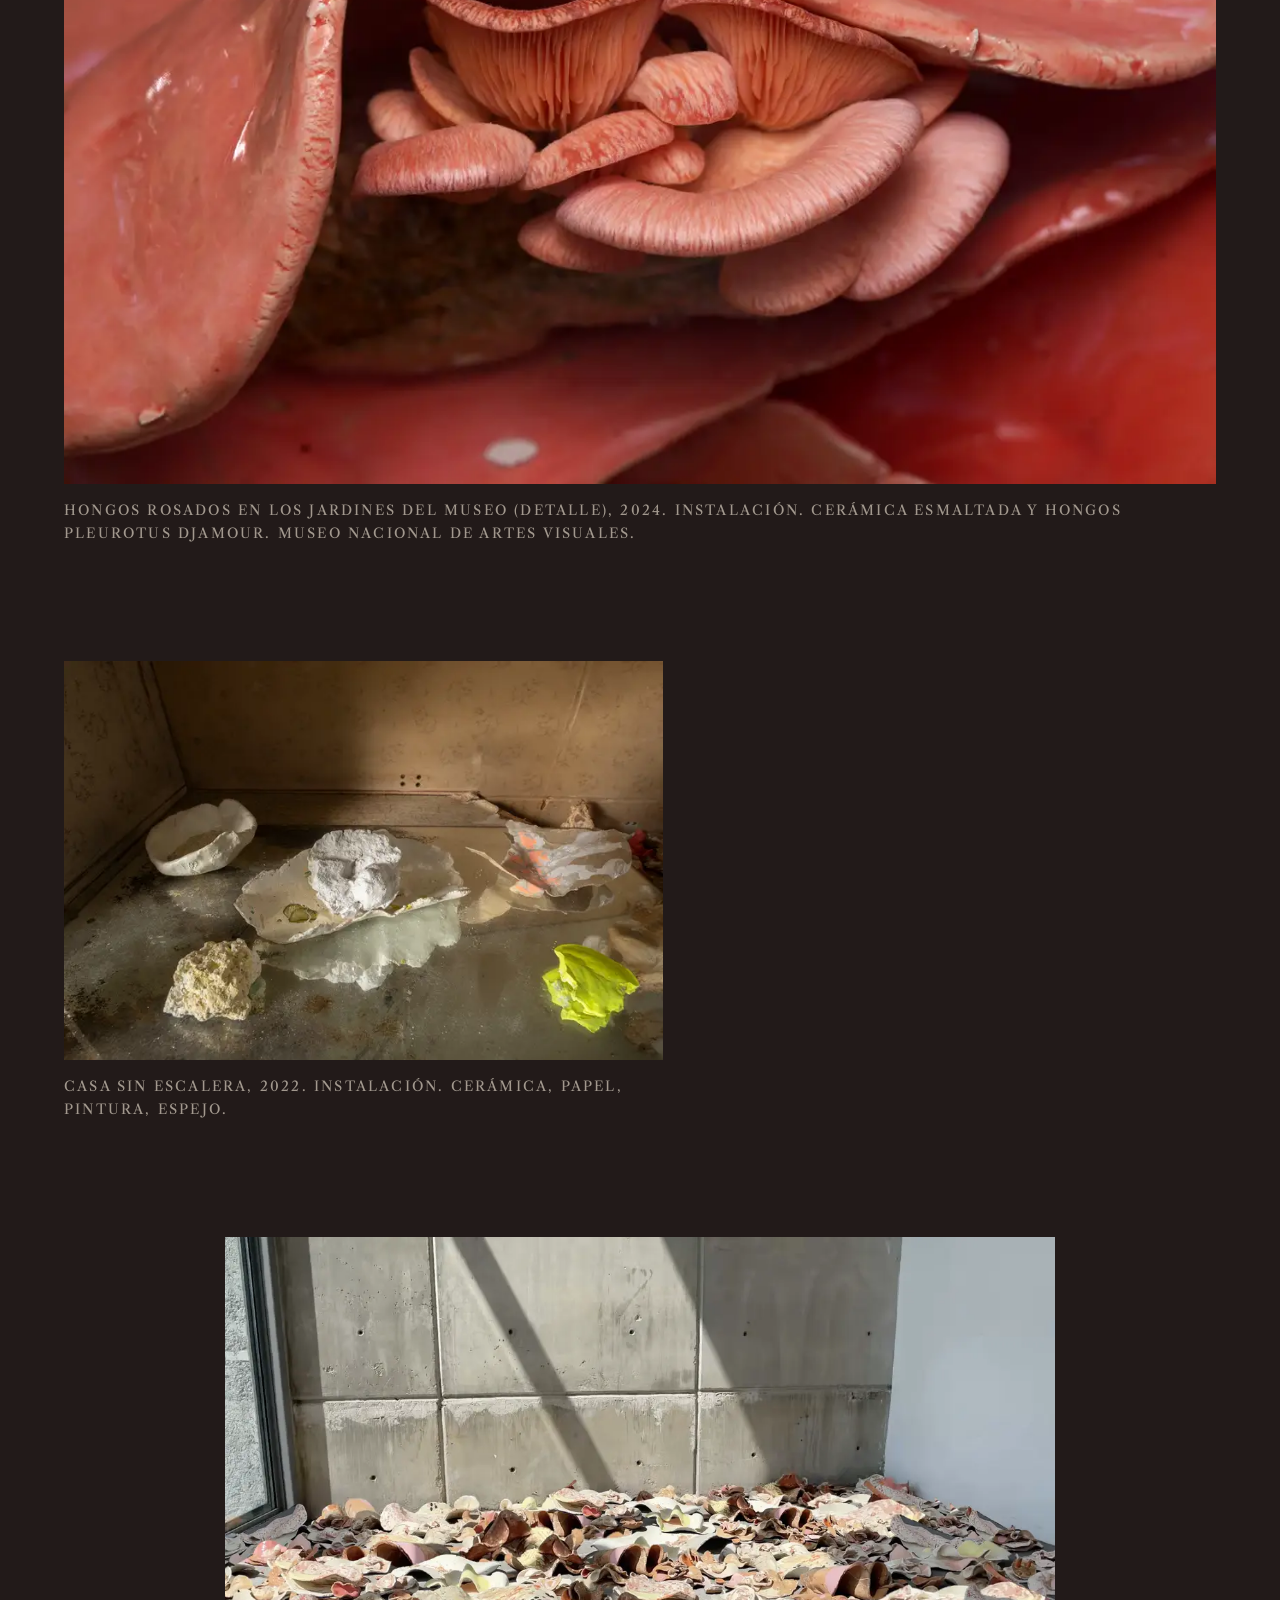
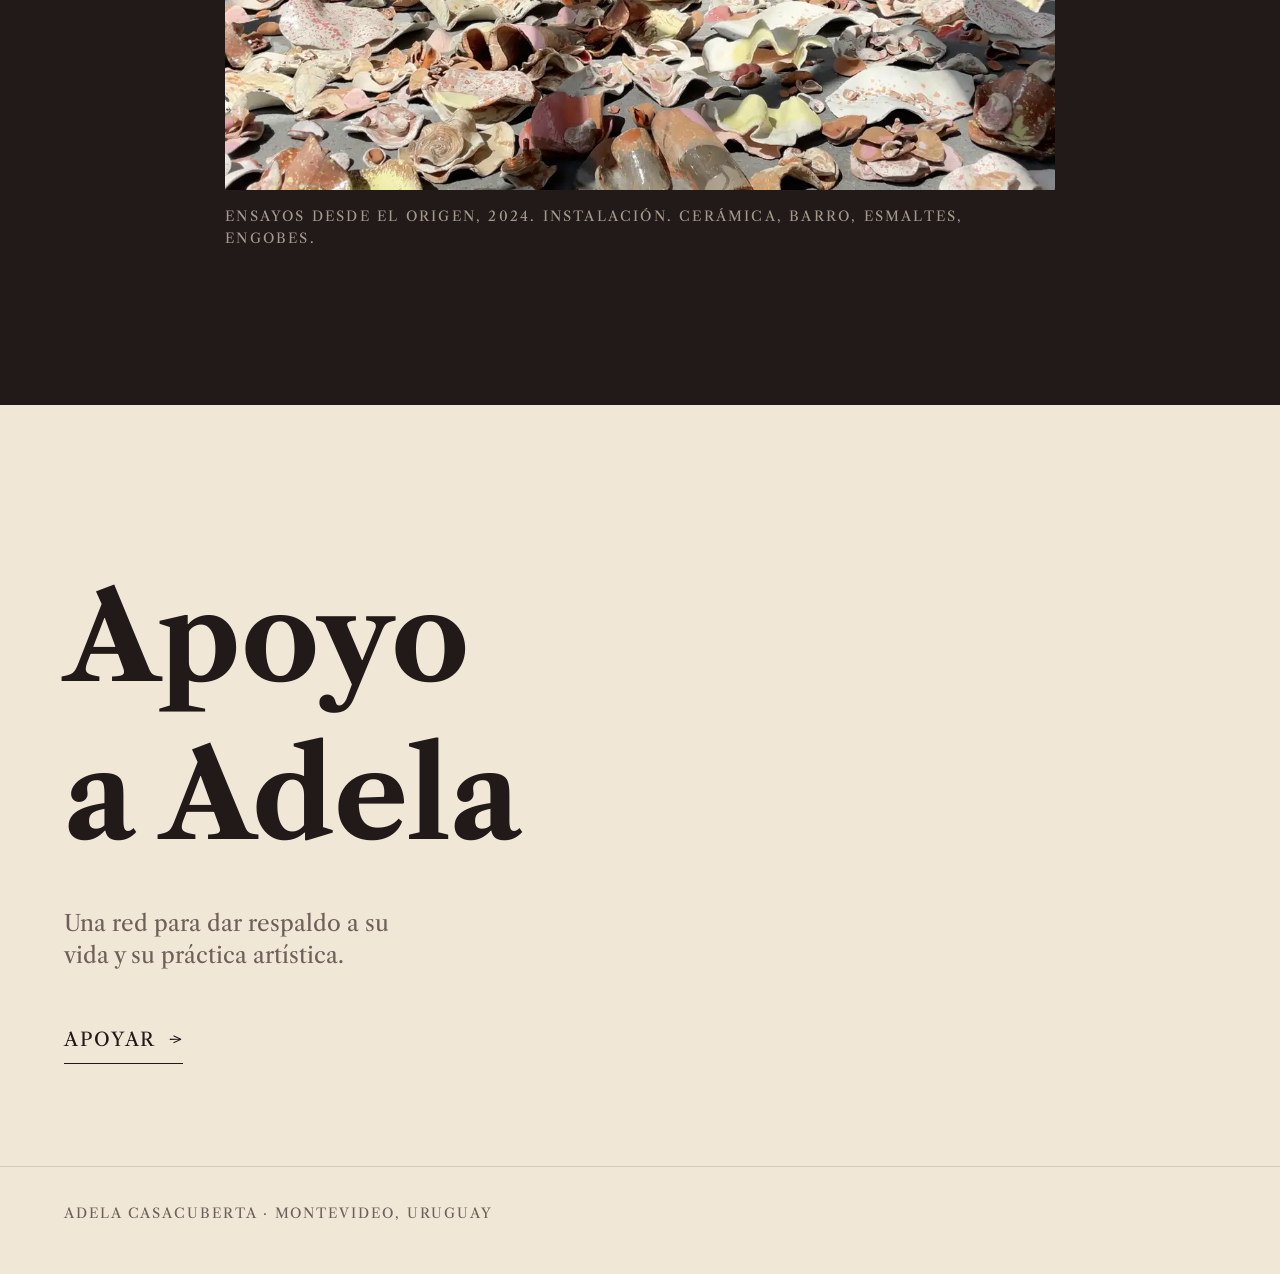
==== commit 7649da53: "link y estilos ajustes varios" ====
--- a/index.html
+++ b/index.html
@@ -44,7 +44,7 @@
 <header class="site-header" id="siteHeader">
   <div class="site-header__inner">
     <a class="site-header__brand" href="#top">Apoyo a Adela</a>
-    <a class="site-header__cta" href="https://www.patreon.com/apoyoaAdela/about?l=de" target="_blank" rel="noopener noreferrer">
+    <a class="site-header__cta" href="https://www.patreon.com/apoyoaAdela" target="_blank" rel="noopener noreferrer">
       Apoyar<span class="u-sr-only"> a Adela en Patreon (se abre en una pestaña nueva)</span> <span aria-hidden="true">↗</span>
     </a>
   </div>
@@ -74,14 +74,14 @@
           <path d="M8 5.5v13l11-6.5z"/>
         </svg>
       </span>
-      <span class="hero__play-label">Ver el documental</span>
+      <span class="hero__play-label">Ver el video</span>
     </button>
 
     <div class="hero__content">
       <p class="hero__eyebrow">Adela Casacuberta</p>
       <h1 class="hero__title" id="heroTitle">Apoyo a<br>Adela</h1>
-      <p class="hero__tagline">Una red para sostener su vida y su práctica artística.</p>
-      <a class="cta cta--hero" href="https://www.patreon.com/apoyoaAdela/about?l=de" target="_blank" rel="noopener noreferrer">
+      <p class="hero__tagline">Una red para dar respaldo a su vida y su práctica artística.</p>
+      <a class="cta cta--hero" href="https://www.patreon.com/apoyoaAdela" target="_blank" rel="noopener noreferrer">
         <span class="cta__label">Apoyar<span class="u-sr-only"> a Adela en Patreon (se abre en una pestaña nueva)</span></span>
         <span class="cta__arrow" aria-hidden="true">→</span>
       </a>
@@ -95,7 +95,7 @@
 
   <!-- ══ 02 · El documental + retrato ══════════════════════════ -->
   <section class="film" id="pelicula" aria-labelledby="filmTitle">
-    <h2 class="u-sr-only" id="filmTitle">El documental sobre Adela Casacuberta</h2>
+    <h2 class="u-sr-only" id="filmTitle">Sobre Adela Casacuberta</h2>
 
     <div class="film__grid">
       <div class="film__player">
@@ -115,7 +115,7 @@
           </video>
 
           <p class="u-sr-only" id="filmDesc">
-            Documento de 10 minutos sobre la vida y la obra de Adela
+            Video de 10 minutos sobre la vida y la obra de Adela
             Casacuberta, con sonido. Usa los controles para reproducir,
             ajustar el volumen o ver a pantalla completa.
           </p>
@@ -133,7 +133,7 @@
 
             <span class="player__time" data-time aria-hidden="true">0:00 / 10:10</span>
 
-            <label class="u-sr-only" for="filmSeek">Posición en el documental</label>
+            <label class="u-sr-only" for="filmSeek">Posición en el video</label>
             <input class="player__seek" id="filmSeek" type="range"
                    min="0" max="100" step="0.1" value="0"
                    aria-label="Posición en el documental">
@@ -188,7 +188,7 @@
       <h2 class="u-sr-only" id="historiaTitle">Su historia</h2>
 
       <div class="story__body">
-        <p class="story__lead reveal">Mi nombre es Adela Casacuberta. Nací en México, pero hace más de veinte años que vivo en Uruguay, donde me he dedicado al desarrollo cultural a través de numerosos proyectos. Soy artista y diseñadora. Desde niña siento fascinación por la pintura y particularmente por el color. He intentado crear y compartir un mundo personal en cuadros, instalaciones y esculturas que evocan el surgimiento de vida.</p>
+        <p class="reveal">Mi nombre es Adela Casacuberta. Nací en México, pero hace más de veinte años que vivo en Uruguay, donde me he dedicado al desarrollo cultural a través de numerosos proyectos. Soy artista y diseñadora. Desde niña siento fascinación por la pintura y particularmente por el color. He intentado crear y compartir un mundo personal en cuadros, instalaciones y esculturas que evocan el surgimiento de vida.</p>
 
         <p class="reveal">Todos los días pongo todo mi empeño en desarrollar esa obra. Pero a los retos que vive todo artista se suma en mi caso una complicación particular. Hace 25 años que tengo esclerosis múltiple, una enfermedad degenerativa severa que hace que mi vida sea muy difícil y costosa. Tengo afectados muchos grupos musculares que comprometen mi movilidad, mi respiración y también el habla. Me desplazo en silla de ruedas. Y usando la mano izquierda, que es la única que puedo mover, trabajo en mi obra con el mismo cariño y dedicación que he puesto en ella siempre. Pero necesito asistencia permanente tanto para trabajar como para resolver cada pequeña acción del día.</p>
 
@@ -199,7 +199,7 @@
         <p class="reveal">A todos retribuiré con arte, con comentarios, con una invitación a compartir mi mundo. Es una red de solidaridad, pero también una comunidad de intereses, de aprendizaje, de búsqueda. Los invito a contribuir y a ayudarme a mantener mi calidad de vida. Prometo entregar toda mi capacidad al proceso creativo. Hay mucho que puedo hacer, con tu ayuda.</p>
       </div>
 
-      <a class="cta cta--story reveal" href="https://www.patreon.com/apoyoaAdela/about?l=de" target="_blank" rel="noopener noreferrer">
+      <a class="cta cta--story reveal" href="https://www.patreon.com/apoyoaAdela" target="_blank" rel="noopener noreferrer">
         <span class="cta__label">Apoyar a Adela<span class="u-sr-only"> en Patreon (se abre en una pestaña nueva)</span></span>
         <span class="cta__arrow" aria-hidden="true">→</span>
       </a>
@@ -220,8 +220,8 @@
           sizes="(min-width: 900px) calc(100vw - 11rem), calc(100vw - 2.5rem)"
           width="6265" height="3877"
           loading="lazy" decoding="async"
-          alt="Hongos rosados, 2026. Instalacion de formas organicas rosadas extendidas sobre el cesped, bajo los arboles del Museo de Arte de Rivera.">
-        <figcaption>Hongos rosados (MNAV), 2026</figcaption>
+          alt="Hongos rosados en los jardines del museo, 2024. Instalación. Cerámica esmaltada y hongos pleurotus djamour. Museo Nacional de Artes Visuales.">
+        <figcaption>Hongos rosados en los jardines del museo, 2024. Instalación. Cerámica esmaltada y hongos pleurotus djamour. Museo Nacional de Artes Visuales.</figcaption>
       </figure>
 
       <figure class="work__item work__item--right reveal">
@@ -233,8 +233,8 @@
           sizes="(min-width: 900px) 62vw, calc(100vw - 2.5rem)"
           width="3120" height="4160"
           loading="lazy" decoding="async"
-          alt="Autorretrato, 2024. Forma escultórica de perfil blanco y rosa, aplicada sobre una pared clara.">
-        <figcaption>Autorretrato, 2024</figcaption>
+          alt="Autorretrato, 2024. Cerámica esmaltada, 2024.">
+        <figcaption>Autorretrato, 2024. Cerámica esmaltada, 2024.</figcaption>
       </figure>
 
       <figure class="work__item work__item--left reveal">
@@ -246,8 +246,8 @@
           sizes="(min-width: 900px) 52vw, calc(100vw - 2.5rem)"
           width="1686" height="2998"
           loading="lazy" decoding="async"
-          alt="Mimesis, floraciones, 8 y medio. Vista de una sala con una obra enmarcada apoyada en el suelo, junto a una ventana con balcon.">
-        <figcaption>Mimesis — floraciones, 8 y medio</figcaption>
+          alt="Mímesis (floraciones), 2023. Instalación. Cerámica esmaltada y papel. Galería 8 y medio.">
+        <figcaption>Mímesis (floraciones), 2023. Instalación. Cerámica esmaltada y papel. Galería 8 y medio.</figcaption>
       </figure>
 
       <figure class="work__item work__item--mid reveal">
@@ -259,8 +259,8 @@
           sizes="(min-width: 900px) 72vw, calc(100vw - 2.5rem)"
           width="5658" height="5658"
           loading="lazy" decoding="async"
-          alt="Cuadro superficie. Pintura cuadrada de fondo claro con manchas organicas negras, ocre y rosa.">
-        <figcaption>Cuadro superficie</figcaption>
+          alt="Cuadro-superficie, 2021. Pintura sobre mármol, cerámica esmaltada.">
+        <figcaption>Cuadro-superficie, 2021. Pintura sobre mármol, cerámica esmaltada.</figcaption>
       </figure>
 
       <figure class="work__item work__item--left reveal">
@@ -272,8 +272,8 @@
           sizes="(min-width: 900px) 52vw, calc(100vw - 2.5rem)"
           width="2800" height="1867"
           loading="lazy" decoding="async"
-          alt="Catastrofe floraciones, 2021. Formas blancas parecidas a corales que salen de lienzos apoyados en la pared de una galeria.">
-        <figcaption>Catástrofe floraciones, 2021</figcaption>
+          alt="Catástrofe (floraciones), 2021 Cerámica esmaltada, espejos.">
+        <figcaption>Catástrofe (floraciones), 2021 Cerámica esmaltada, espejos.</figcaption>
       </figure>
 
       <figure class="work__item work__item--right reveal">
@@ -285,8 +285,8 @@
           sizes="(min-width: 900px) 62vw, calc(100vw - 2.5rem)"
           width="3313" height="2486"
           loading="lazy" decoding="async"
-          alt="Retratos desde la ruina 2, 2023. Esculturas de color rosa, blanco y coral en un interior, entre volutas de humo.">
-        <figcaption>Retratos desde la ruina 2, 2023</figcaption>
+          alt="Retratos desde la Ruina, 2024.  Museo Nacional  de Artes Visuales.">
+        <figcaption>Retratos desde la Ruina, 2024.  Museo Nacional  de Artes Visuales.</figcaption>
       </figure>
 
       <figure class="work__item work__item--full reveal">
@@ -298,8 +298,8 @@
           sizes="(min-width: 900px) calc(100vw - 11rem), calc(100vw - 2.5rem)"
           width="9176" height="5976"
           loading="lazy" decoding="async"
-          alt="Hongos rosados, 2024. Detalle de formas rosadas y rojas agrupadas como laminas superpuestas.">
-        <figcaption>Hongos rosados, 2024</figcaption>
+          alt="Hongos rosados en los jardines del museo (detalle), 2024. Instalación. Cerámica esmaltada y hongos pleurotus djamour. Museo Nacional de Artes Visuales.">
+        <figcaption>Hongos rosados en los jardines del museo (detalle), 2024. Instalación. Cerámica esmaltada y hongos pleurotus djamour. Museo Nacional de Artes Visuales.</figcaption>
       </figure>
 
       <figure class="work__item work__item--left reveal">
@@ -311,8 +311,8 @@
           sizes="(min-width: 900px) 52vw, calc(100vw - 2.5rem)"
           width="2000" height="1333"
           loading="lazy" decoding="async"
-          alt="Casa sin escalera, 2023. Formas claras instaladas en el suelo de un espacio de hormigon, con una pequena flor amarilla.">
-        <figcaption>Casa sin escalera, 2023</figcaption>
+          alt="Casa sin escalera, 2022. Instalación. Cerámica, papel, pintura, espejo.">
+        <figcaption>Casa sin escalera, 2022. Instalación. Cerámica, papel, pintura, espejo.</figcaption>
       </figure>
 
       <figure class="work__item work__item--mid reveal">
@@ -324,8 +324,8 @@
           sizes="(min-width: 900px) 72vw, calc(100vw - 2.5rem)"
           width="2580" height="1720"
           loading="lazy" decoding="async"
-          alt="Mimesis, ensayos desde el origen, 2024. Fragmentos extendidos sobre un suelo claro, con sombras de ventana.">
-        <figcaption>Mimesis (Ensayos desde el origen), 2024</figcaption>
+          alt="Ensayos desde el origen, 2024. Instalación. Cerámica, barro, esmaltes, engobes.">
+        <figcaption>Ensayos desde el origen, 2024. Instalación. Cerámica, barro, esmaltes, engobes.</figcaption>
       </figure>
 
     </div>
@@ -335,8 +335,8 @@
   <section class="outro" id="apoyar" aria-labelledby="outroTitle">
     <div class="outro__inner">
       <h2 class="outro__title" id="outroTitle">Apoyo a Adela</h2>
-      <p class="outro__tagline">Una red para sostener su vida y su práctica artística.</p>
-      <a class="cta cta--outro reveal" href="https://www.patreon.com/apoyoaAdela/about?l=de" target="_blank" rel="noopener noreferrer">
+      <p class="outro__tagline">Una red para dar respaldo a su vida y su práctica artística.</p>
+      <a class="cta cta--outro reveal" href="https://www.patreon.com/apoyoaAdela" target="_blank" rel="noopener noreferrer">
         <span class="cta__label">Apoyar<span class="u-sr-only"> a Adela en Patreon (se abre en una pestaña nueva)</span></span>
         <span class="cta__arrow" aria-hidden="true">→</span>
       </a>
